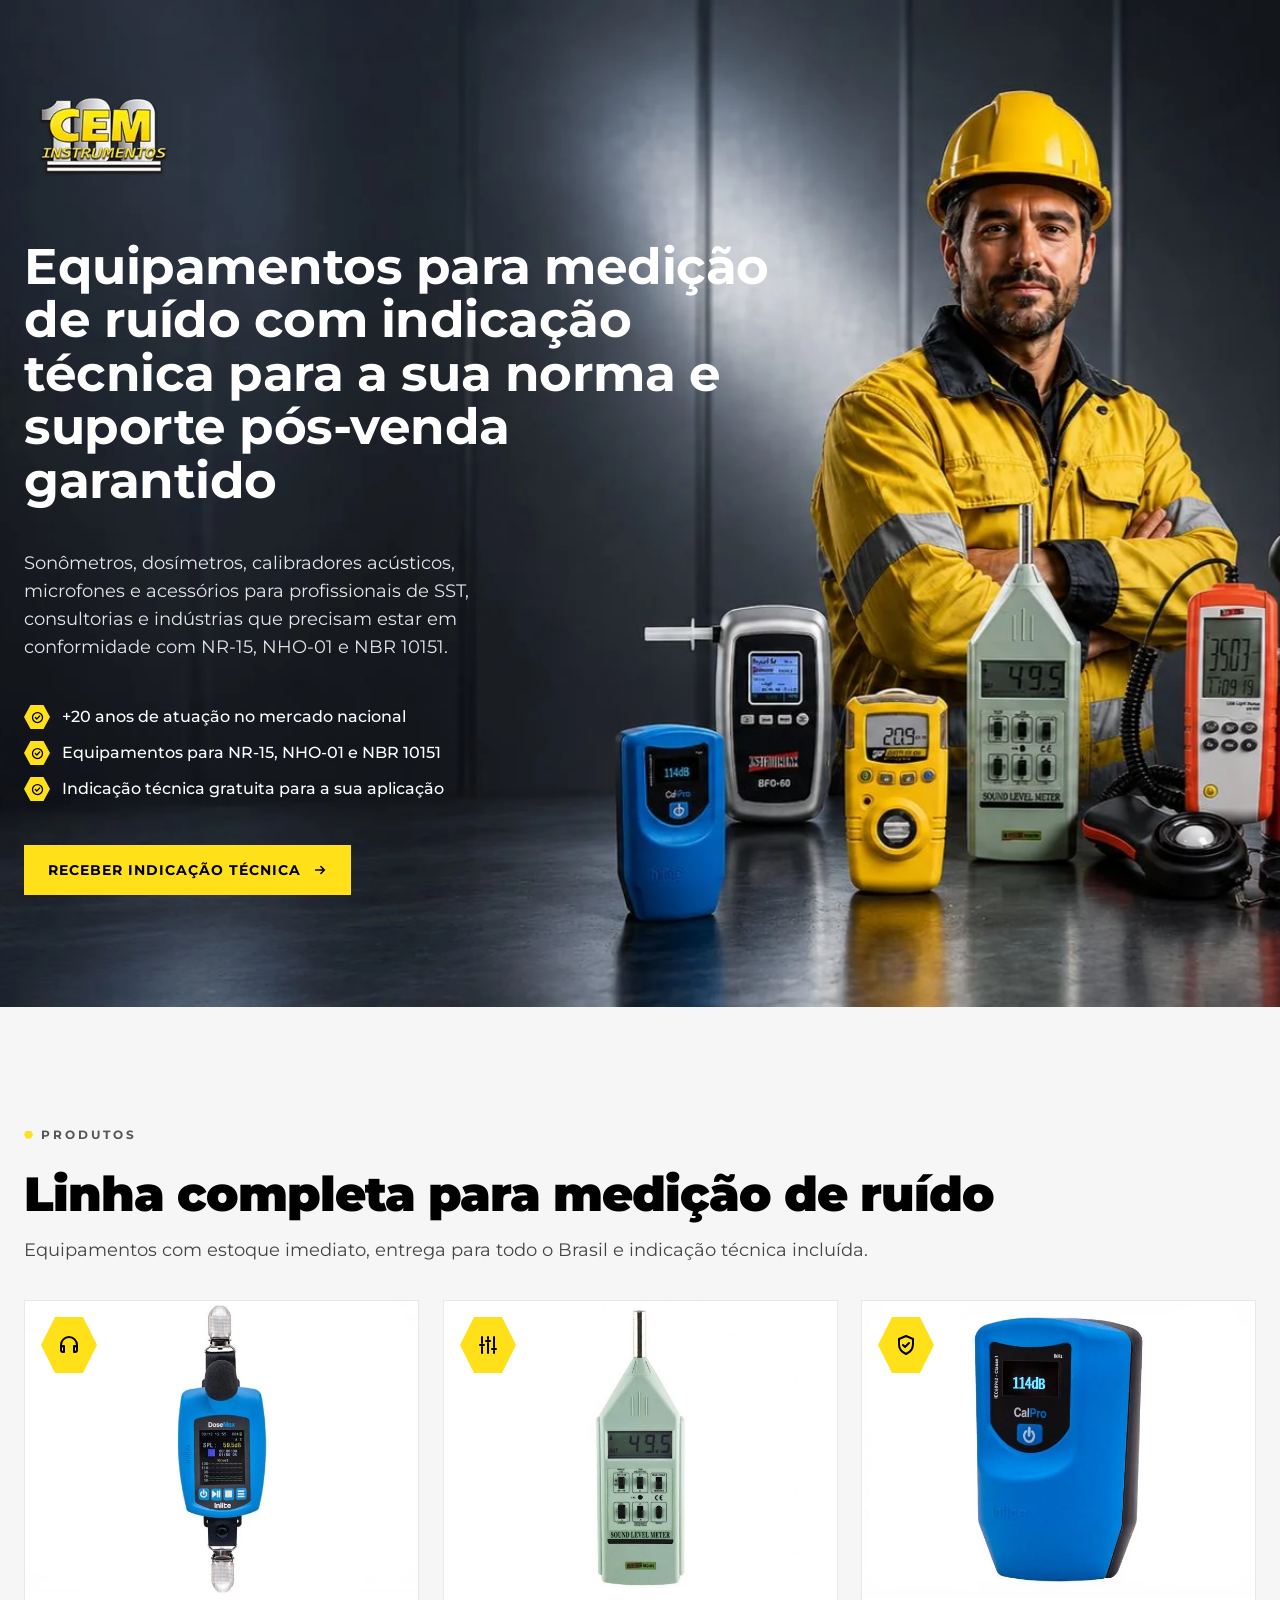
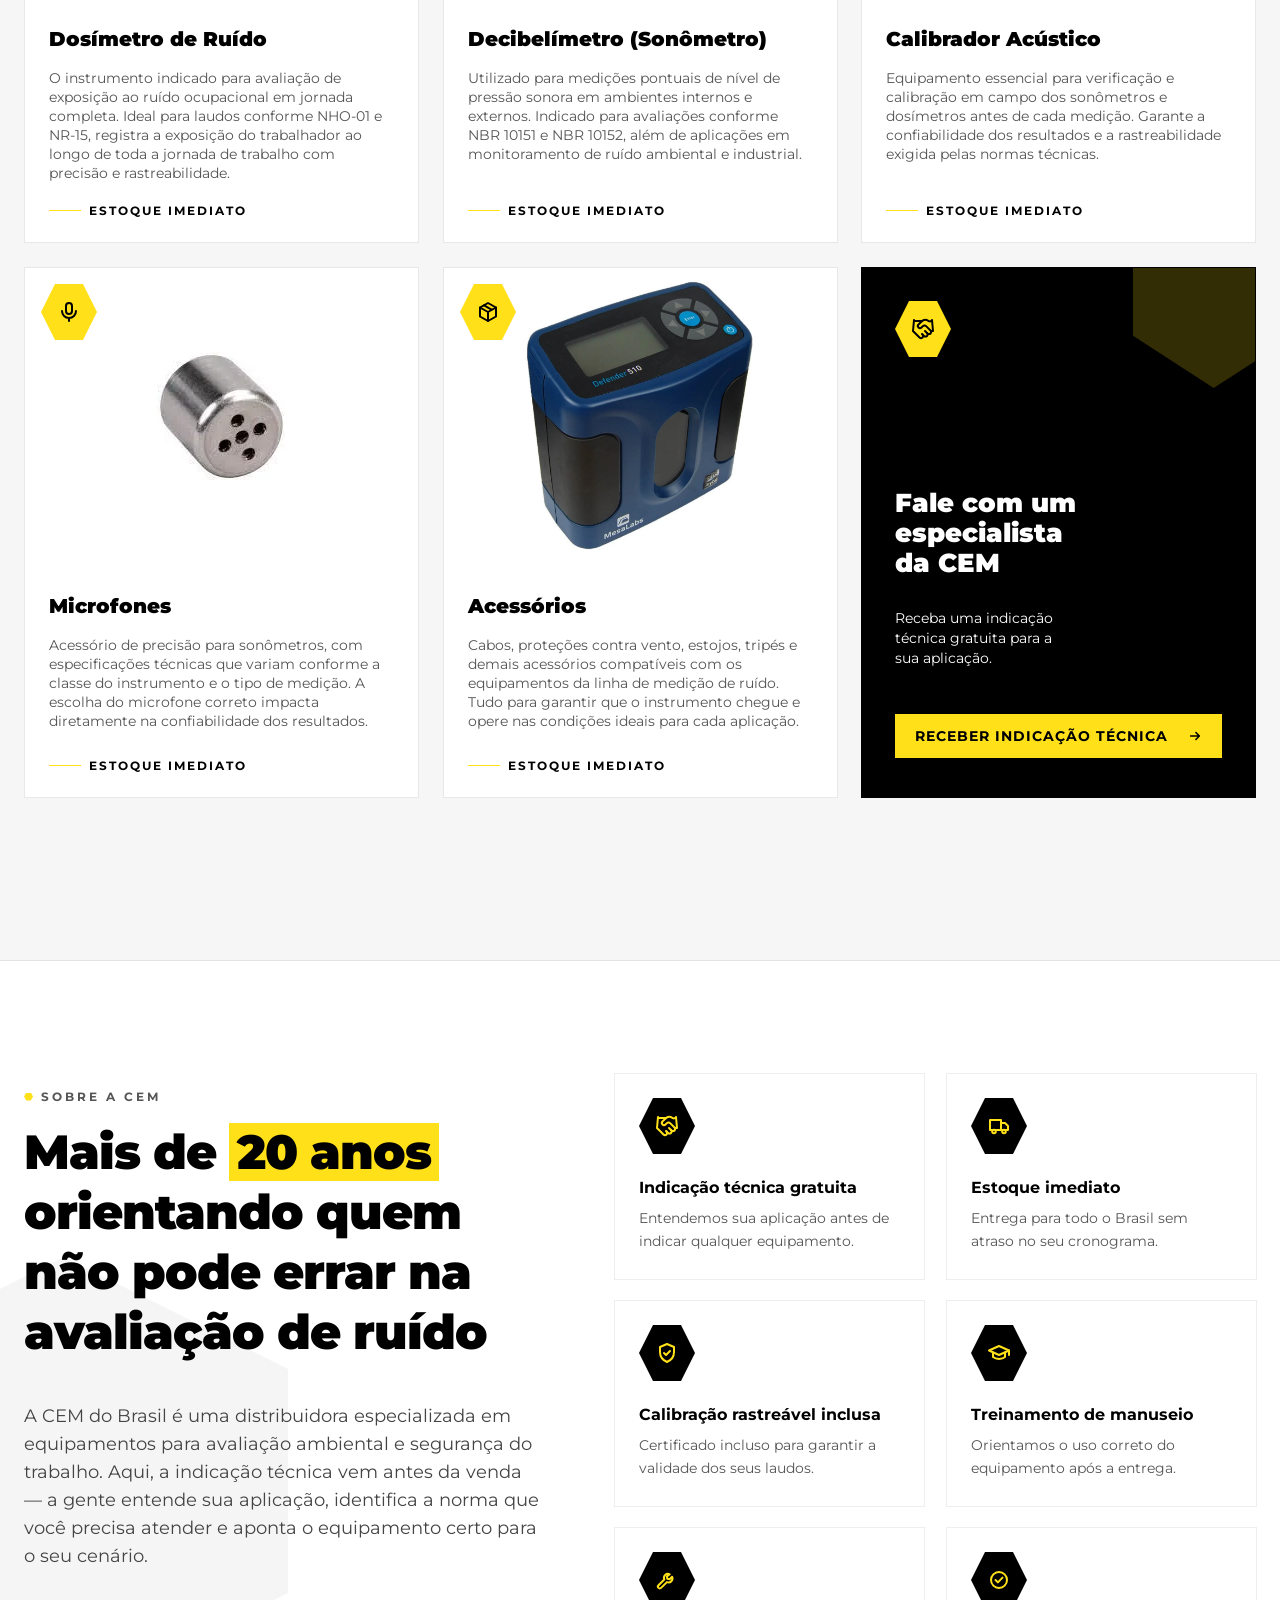
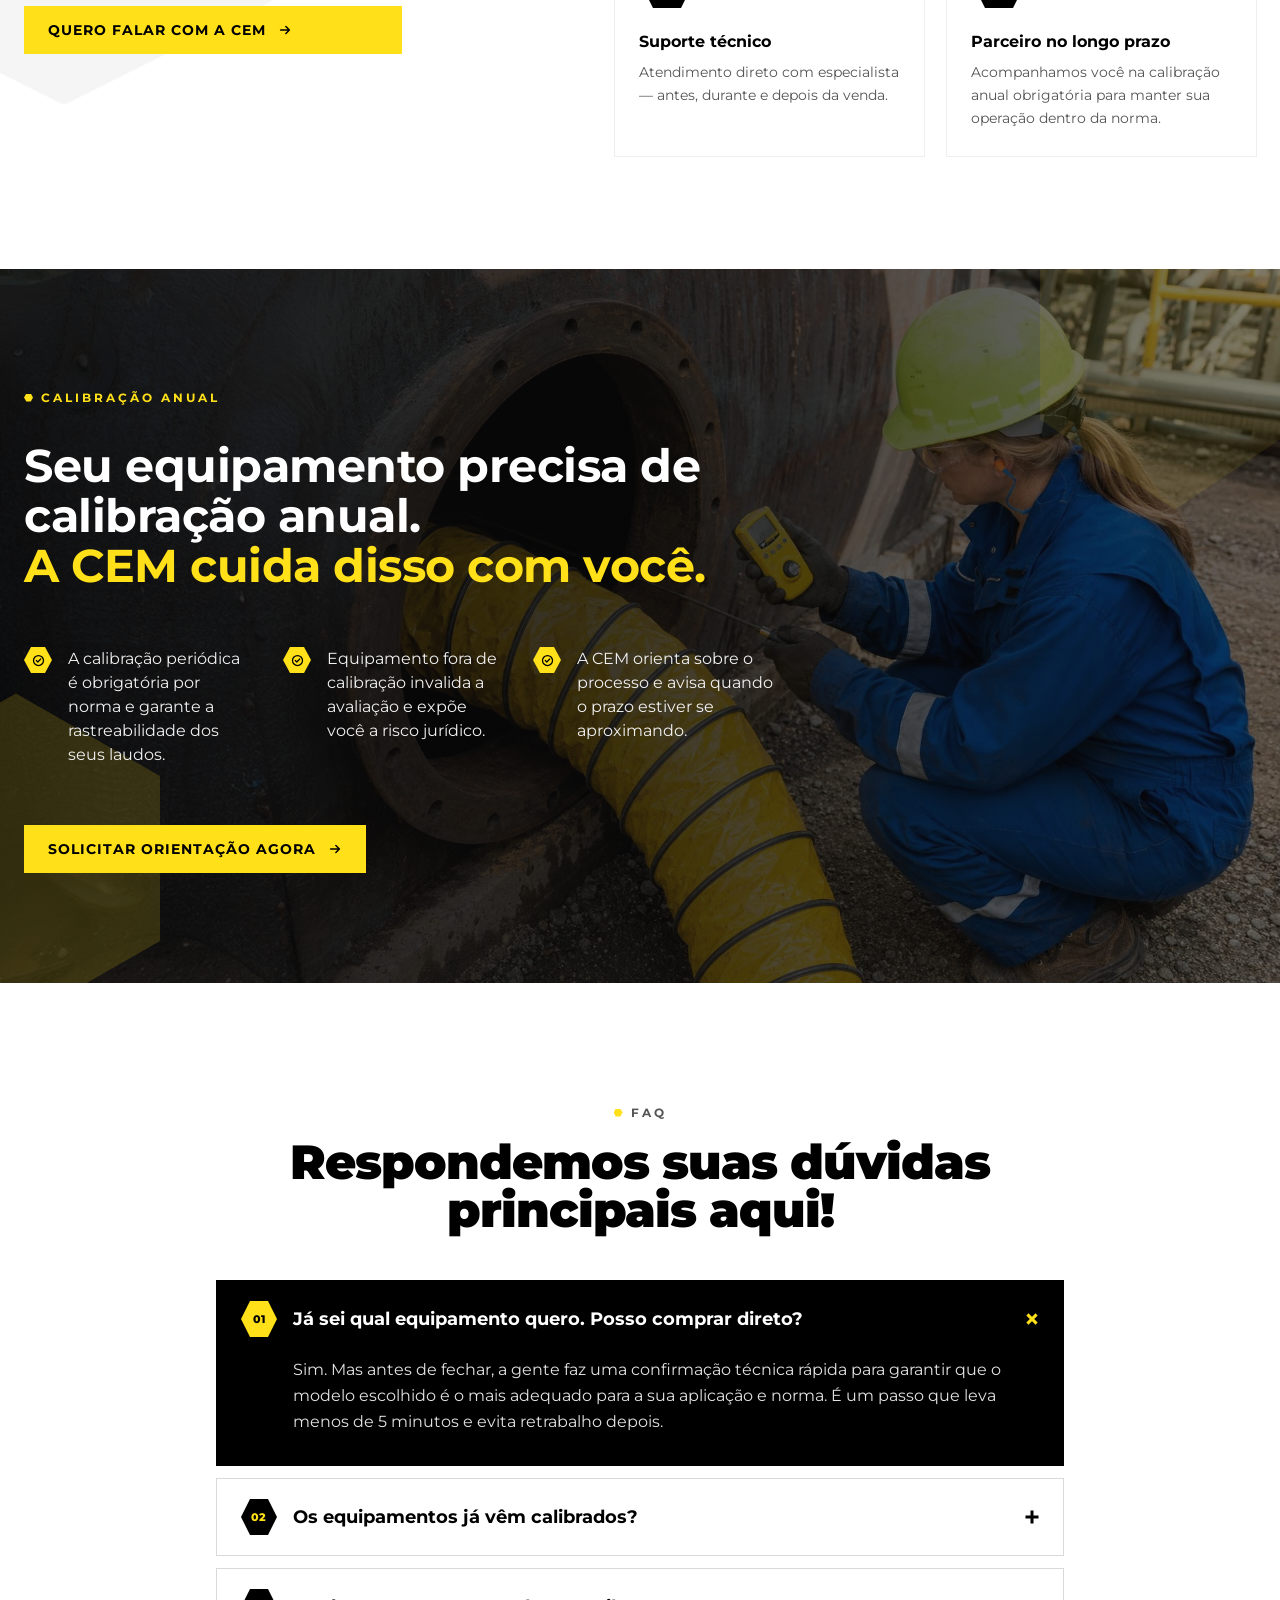
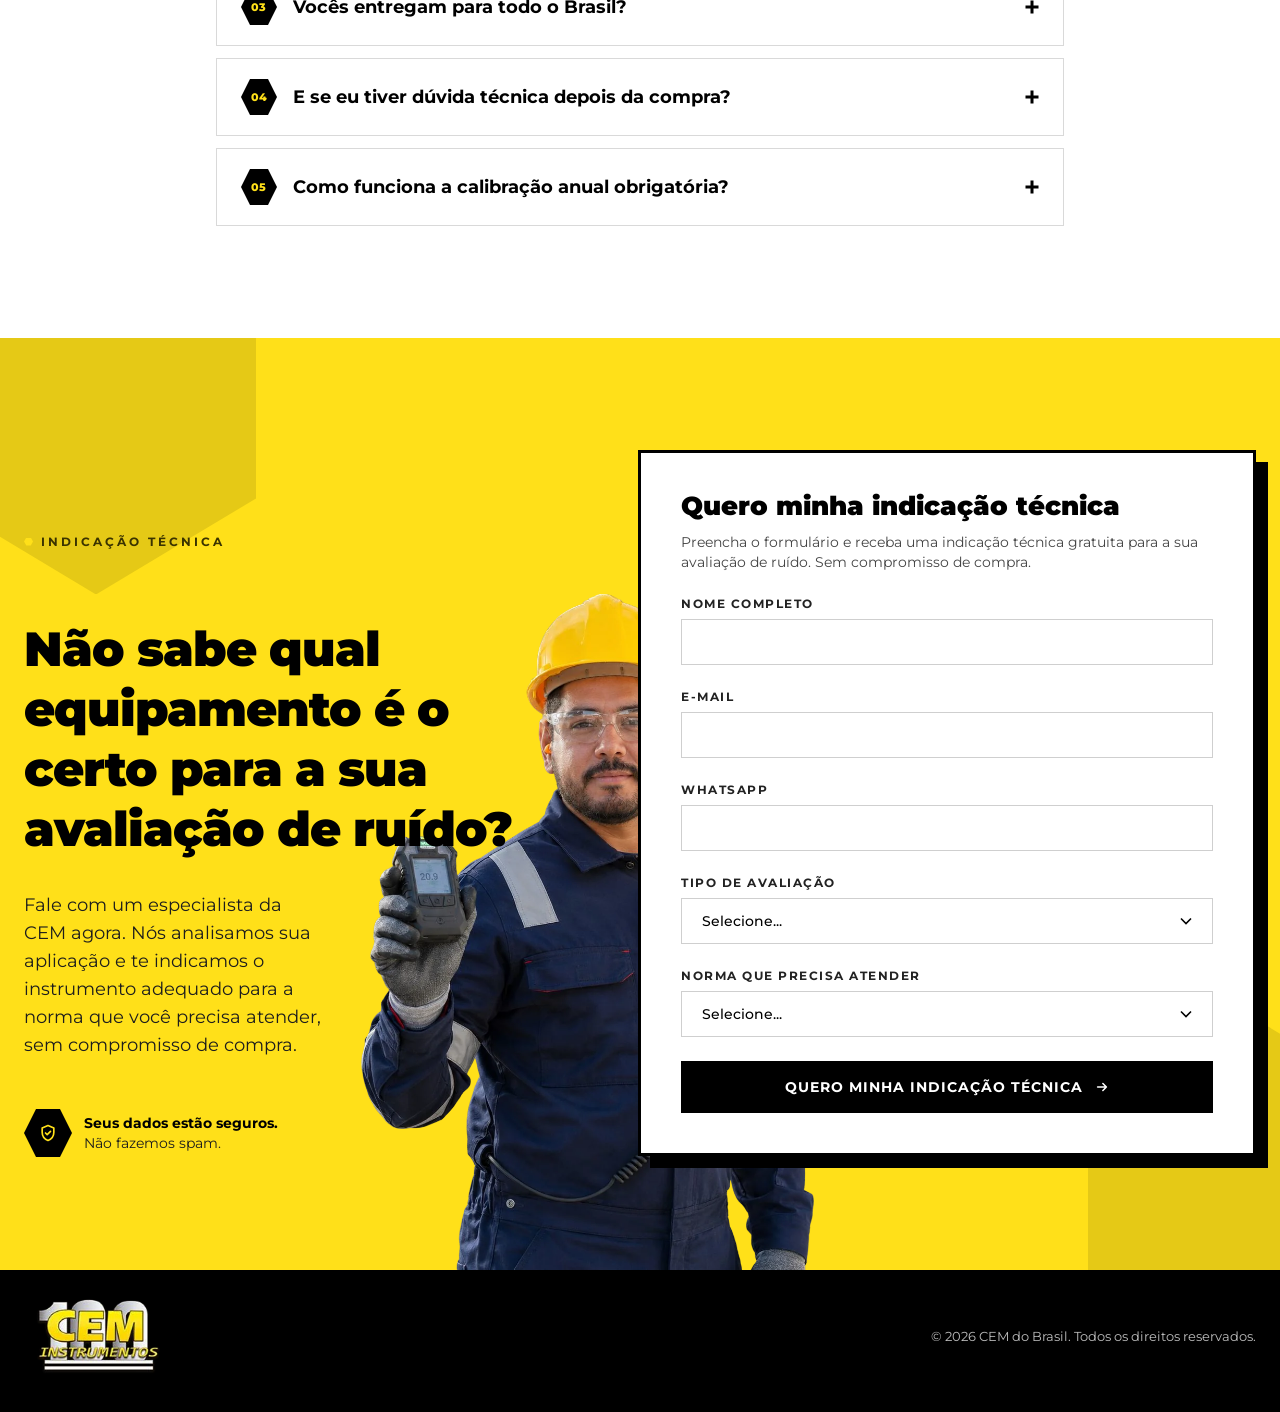
==== index.html @ 893f39b3 "Cria landing page de medição de ruído com ajustes do cliente Página estática fiel ao layout LP.pdf c" ====
<!doctype html>
<html lang="pt-BR">
<head>
  <meta charset="utf-8">
  <meta name="viewport" content="width=device-width, initial-scale=1">
  <title>CEM do Brasil | Equipamentos para medição de ruído</title>
  <meta name="description" content="Sonômetros, dosímetros, calibradores acústicos, microfones e acessórios com indicação técnica para NR-15, NHO-01 e NBR 10151 e suporte pós-venda garantido.">
  <link rel="preconnect" href="https://fonts.googleapis.com">
  <link rel="preconnect" href="https://fonts.gstatic.com" crossorigin>
  <link href="https://fonts.googleapis.com/css2?family=Montserrat:wght@400;500;600;700;800;900&display=swap" rel="stylesheet">
  <link rel="preload" as="image" href="assets/img/hero-bg.webp">
  <link rel="stylesheet" href="assets/css/style.css">
</head>
<body>

  <!-- ============ SEÇÃO 1 · HERO ============ -->
  <header class="hero">
    <!-- TROCAR: compor nova imagem com os equipamentos enviados (ver README) -->
    <img class="hero__bg" src="assets/img/hero-bg.webp" alt="" aria-hidden="true" fetchpriority="high">
    <div class="container hero__content">
      <img class="hero__logo reveal" data-anim="fade-down" src="assets/img/logo-cem.webp" alt="CEM Instrumentos" width="138" height="92">
      <h1 class="hero__title reveal" data-anim="fade-up">Equipamentos para medição de ruído com indicação técnica para a sua norma e suporte pós-venda garantido</h1>
      <p class="hero__text reveal" data-anim="fade-up" style="--d:.1s">Sonômetros, dosímetros, calibradores acústicos, microfones e acessórios para profissionais de SST, consultorias e indústrias que precisam estar em conformidade com NR-15, NHO-01 e NBR 10151.</p>
      <ul class="checklist">
        <li class="reveal" data-anim="fade-right" style="--d:.2s"><span class="hex hex--sm hex--yellow"><svg viewBox="0 0 24 24"><circle cx="12" cy="12" r="8"/><path d="m8.5 12 2.4 2.4 4.6-4.8"/></svg></span>+20 anos de atuação no mercado nacional</li>
        <li class="reveal" data-anim="fade-right" style="--d:.3s"><span class="hex hex--sm hex--yellow"><svg viewBox="0 0 24 24"><circle cx="12" cy="12" r="8"/><path d="m8.5 12 2.4 2.4 4.6-4.8"/></svg></span>Equipamentos para NR-15, NHO-01 e NBR 10151</li>
        <li class="reveal" data-anim="fade-right" style="--d:.4s"><span class="hex hex--sm hex--yellow"><svg viewBox="0 0 24 24"><circle cx="12" cy="12" r="8"/><path d="m8.5 12 2.4 2.4 4.6-4.8"/></svg></span>Indicação técnica gratuita para a sua aplicação</li>
      </ul>
      <a href="#indicacao" class="btn btn--yellow reveal" data-anim="fade-up" style="--d:.5s">Receber indicação técnica <svg class="arrow" viewBox="0 0 16 16"><path d="M3 8h10M9 4l4 4-4 4"/></svg></a>
    </div>
  </header>

  <main>
    <!-- ============ SEÇÃO 2 · PRODUTOS ============ -->
    <section class="produtos" id="produtos">
      <div class="container">
        <span class="eyebrow reveal" data-anim="fade-up">Produtos</span>
        <h2 class="title-xl reveal" data-anim="fade-up">Linha completa para medição de ruído</h2>
        <p class="lead reveal" data-anim="fade-up" style="--d:.1s">Equipamentos com estoque imediato, entrega para todo o Brasil e indicação técnica incluída.</p>

        <div class="produtos__grid">
          <article class="card reveal" data-anim="fade-up">
            <span class="hex hex--md hex--yellow card__icon"><svg viewBox="0 0 24 24"><path d="M4 15v-3a8 8 0 0 1 16 0v3"/><path d="M4 15a2 2 0 0 1 2-2h1v6H6a2 2 0 0 1-2-2zM20 15a2 2 0 0 0-2-2h-1v6h1a2 2 0 0 0 2-2z"/></svg></span>
            <div class="card__media"><img src="assets/img/dosimetro.webp" alt="Dosímetro de ruído" loading="lazy" width="730" height="520"></div>
            <div class="card__body">
              <h3>Dosímetro de Ruído</h3>
              <p>O instrumento indicado para avaliação de exposição ao ruído ocupacional em jornada completa. Ideal para laudos conforme NHO-01 e NR-15, registra a exposição do trabalhador ao longo de toda a jornada de trabalho com precisão e rastreabilidade.</p>
              <span class="stock">Estoque imediato</span>
            </div>
          </article>

          <article class="card reveal" data-anim="fade-up" style="--d:.1s">
            <span class="hex hex--md hex--yellow card__icon"><svg viewBox="0 0 24 24"><path d="M6 4v6M6 14v6M12 4v2M12 10v10M18 4v10M18 18v2M4 12h4M10 8h4M16 16h4"/></svg></span>
            <!-- TROCAR: imagem do SV 971A (Svantek) no lugar do equipamento Instrutherm -->
            <div class="card__media"><img src="assets/img/decibelimetro.webp" alt="Decibelímetro (sonômetro)" loading="lazy" width="700" height="560"></div>
            <div class="card__body">
              <h3>Decibelímetro (Sonômetro)</h3>
              <p>Utilizado para medições pontuais de nível de pressão sonora em ambientes internos e externos. Indicado para avaliações conforme NBR 10151 e NBR 10152, além de aplicações em monitoramento de ruído ambiental e industrial.</p>
              <span class="stock">Estoque imediato</span>
            </div>
          </article>

          <article class="card reveal" data-anim="fade-up" style="--d:.2s">
            <span class="hex hex--md hex--yellow card__icon"><svg viewBox="0 0 24 24"><path d="M12 3 5 6v5c0 4.5 3 8.3 7 10 4-1.7 7-5.5 7-10V6z"/><path d="m9 12 2 2 4-4"/></svg></span>
            <div class="card__media"><img src="assets/img/calibrador.webp" alt="Calibrador acústico" loading="lazy" width="746" height="584"></div>
            <div class="card__body">
              <h3>Calibrador Acústico</h3>
              <p>Equipamento essencial para verificação e calibração em campo dos sonômetros e dosímetros antes de cada medição. Garante a confiabilidade dos resultados e a rastreabilidade exigida pelas normas técnicas.</p>
              <span class="stock">Estoque imediato</span>
            </div>
          </article>

          <article class="card reveal" data-anim="fade-up">
            <span class="hex hex--md hex--yellow card__icon"><svg viewBox="0 0 24 24"><rect x="9" y="3" width="6" height="11" rx="3"/><path d="M5 11a7 7 0 0 0 14 0M12 18v3"/></svg></span>
            <div class="card__media card__media--natural"><img src="assets/img/microfone.webp" alt="Microfone para sonômetro" loading="lazy" width="225" height="225"></div>
            <div class="card__body">
              <h3>Microfones</h3>
              <p>Acessório de precisão para sonômetros, com especificações técnicas que variam conforme a classe do instrumento e o tipo de medição. A escolha do microfone correto impacta diretamente na confiabilidade dos resultados.</p>
              <span class="stock">Estoque imediato</span>
            </div>
          </article>

          <article class="card reveal" data-anim="fade-up" style="--d:.1s">
            <span class="hex hex--md hex--yellow card__icon"><svg viewBox="0 0 24 24"><path d="m12 3 8 4.5v9L12 21l-8-4.5v-9z"/><path d="m4 7.5 8 4.5 8-4.5M12 12v9M8 5.3l8 4.5"/></svg></span>
            <div class="card__media card__media--contain"><img src="assets/img/acessorios.webp" alt="Acessórios para medição de ruído" loading="lazy" width="1000" height="1000"></div>
            <div class="card__body">
              <h3>Acessórios</h3>
              <p>Cabos, proteções contra vento, estojos, tripés e demais acessórios compatíveis com os equipamentos da linha de medição de ruído. Tudo para garantir que o instrumento chegue e opere nas condições ideais para cada aplicação.</p>
              <span class="stock">Estoque imediato</span>
            </div>
          </article>

          <aside class="card card--cta reveal" data-anim="fade-up" style="--d:.2s">
            <span class="card--cta__deco" aria-hidden="true"></span>
            <span class="hex hex--md hex--yellow card__icon"><svg viewBox="0 0 24 24"><path d="m11 17 2 2a1 1 0 1 0 3-3"/><path d="m14 14 2.5 2.5a1 1 0 1 0 3-3l-3.88-3.88a3 3 0 0 0-4.24 0l-.88.88a1 1 0 1 1-3-3l2.81-2.81a5.79 5.79 0 0 1 7.06-.87l.47.28a2 2 0 0 0 1.42.25L21 4"/><path d="m21 3 1 11h-2M3 3 2 14l6.5 6.5a1 1 0 1 0 3-3M3 4h8"/></svg></span>
            <div class="card--cta__body">
              <h3>Fale com um especialista da CEM</h3>
              <p>Receba uma indicação técnica gratuita para a sua aplicação.</p>
              <a href="#indicacao" class="btn btn--yellow btn--block">Receber indicação técnica <svg class="arrow" viewBox="0 0 16 16"><path d="M3 8h10M9 4l4 4-4 4"/></svg></a>
            </div>
          </aside>
        </div>
      </div>
    </section>

    <!-- ============ SEÇÃO 3 · SOBRE ============ -->
    <section class="sobre" id="sobre">
      <span class="deco-hex deco-hex--sobre" aria-hidden="true"></span>
      <div class="container sobre__grid">
        <div class="sobre__text">
          <span class="eyebrow reveal" data-anim="fade-up">Sobre a CEM</span>
          <h2 class="title-xl reveal" data-anim="fade-up">Mais de <mark>20 anos</mark> orientando quem não pode errar na avaliação de ruído</h2>
          <p class="reveal" data-anim="fade-up" style="--d:.1s">A CEM do Brasil é uma distribuidora especializada em equipamentos para avaliação ambiental e segurança do trabalho. Aqui, a indicação técnica vem antes da venda — a gente entende sua aplicação, identifica a norma que você precisa atender e aponta o equipamento certo para o seu cenário.</p>
          <a href="#indicacao" class="btn btn--yellow btn--wide reveal" data-anim="fade-up" style="--d:.2s">Quero falar com a CEM <svg class="arrow" viewBox="0 0 16 16"><path d="M3 8h10M9 4l4 4-4 4"/></svg></a>
        </div>

        <div class="features">
          <div class="feature reveal" data-anim="zoom">
            <span class="hex hex--md hex--black"><svg viewBox="0 0 24 24"><path d="m11 17 2 2a1 1 0 1 0 3-3"/><path d="m14 14 2.5 2.5a1 1 0 1 0 3-3l-3.88-3.88a3 3 0 0 0-4.24 0l-.88.88a1 1 0 1 1-3-3l2.81-2.81a5.79 5.79 0 0 1 7.06-.87l.47.28a2 2 0 0 0 1.42.25L21 4"/><path d="m21 3 1 11h-2M3 3 2 14l6.5 6.5a1 1 0 1 0 3-3M3 4h8"/></svg></span>
            <h3>Indicação técnica gratuita</h3>
            <p>Entendemos sua aplicação antes de indicar qualquer equipamento.</p>
          </div>
          <div class="feature reveal" data-anim="zoom" style="--d:.1s">
            <span class="hex hex--md hex--black"><svg viewBox="0 0 24 24"><path d="M3 6h11v10H3zM14 9h4l3 3v4h-7"/><circle cx="7" cy="17.5" r="1.8"/><circle cx="17" cy="17.5" r="1.8"/></svg></span>
            <h3>Estoque imediato</h3>
            <p>Entrega para todo o Brasil sem atraso no seu cronograma.</p>
          </div>
          <div class="feature reveal" data-anim="zoom">
            <span class="hex hex--md hex--black"><svg viewBox="0 0 24 24"><path d="M12 3 5 6v5c0 4.5 3 8.3 7 10 4-1.7 7-5.5 7-10V6z"/><path d="m9 12 2 2 4-4"/></svg></span>
            <h3>Calibração rastreável inclusa</h3>
            <p>Certificado incluso para garantir a validade dos seus laudos.</p>
          </div>
          <div class="feature reveal" data-anim="zoom" style="--d:.1s">
            <span class="hex hex--md hex--black"><svg viewBox="0 0 24 24"><path d="M2 9.5 12 5l10 4.5-10 4.5z"/><path d="M6 11.5V16c3 2.5 9 2.5 12 0v-4.5M22 9.5V14"/></svg></span>
            <h3>Treinamento de manuseio</h3>
            <p>Orientamos o uso correto do equipamento após a entrega.</p>
          </div>
          <div class="feature reveal" data-anim="zoom">
            <span class="hex hex--md hex--black"><svg viewBox="0 0 24 24"><path d="M14.7 6.3a4 4 0 0 0-5.4 5.2L3.5 17.3a1.8 1.8 0 0 0 2.6 2.6l5.8-5.8a4 4 0 0 0 5.2-5.4l-2.5 2.5-2.3-.4-.4-2.3z"/></svg></span>
            <h3>Suporte técnico</h3>
            <p>Atendimento direto com especialista — antes, durante e depois da venda.</p>
          </div>
          <div class="feature reveal" data-anim="zoom" style="--d:.1s">
            <span class="hex hex--md hex--black"><svg viewBox="0 0 24 24"><circle cx="12" cy="12" r="8"/><path d="m8.5 12 2.4 2.4 4.6-4.8"/></svg></span>
            <h3>Parceiro no longo prazo</h3>
            <p>Acompanhamos você na calibração anual obrigatória para manter sua operação dentro da norma.</p>
          </div>
        </div>
      </div>
    </section>

    <!-- ============ SEÇÃO 4 · CALIBRAÇÃO ANUAL ============ -->
    <section class="calibracao" id="calibracao">
      <img class="calibracao__bg" src="assets/img/calibracao-bg.webp" alt="" aria-hidden="true" loading="lazy">
      <span class="deco-hex deco-hex--cal-l" aria-hidden="true"></span>
      <span class="deco-hex deco-hex--cal-r" aria-hidden="true"></span>
      <div class="container calibracao__content">
        <span class="eyebrow eyebrow--yellow reveal" data-anim="fade-up">Calibração anual</span>
        <h2 class="calibracao__title reveal" data-anim="fade-up">Seu equipamento precisa de calibração anual. <span>A CEM cuida disso com você.</span></h2>
        <ul class="calibracao__list">
          <li class="reveal" data-anim="fade-up" style="--d:.1s"><span class="hex hex--sm hex--yellow"><svg viewBox="0 0 24 24"><circle cx="12" cy="12" r="8"/><path d="m8.5 12 2.4 2.4 4.6-4.8"/></svg></span>A calibração periódica é obrigatória por norma e garante a rastreabilidade dos seus laudos.</li>
          <li class="reveal" data-anim="fade-up" style="--d:.2s"><span class="hex hex--sm hex--yellow"><svg viewBox="0 0 24 24"><circle cx="12" cy="12" r="8"/><path d="m8.5 12 2.4 2.4 4.6-4.8"/></svg></span>Equipamento fora de calibração invalida a avaliação e expõe você a risco jurídico.</li>
          <li class="reveal" data-anim="fade-up" style="--d:.3s"><span class="hex hex--sm hex--yellow"><svg viewBox="0 0 24 24"><circle cx="12" cy="12" r="8"/><path d="m8.5 12 2.4 2.4 4.6-4.8"/></svg></span>A CEM orienta sobre o processo e avisa quando o prazo estiver se aproximando.</li>
        </ul>
        <a href="#indicacao" class="btn btn--yellow reveal" data-anim="fade-up" style="--d:.4s">Solicitar orientação agora <svg class="arrow" viewBox="0 0 16 16"><path d="M3 8h10M9 4l4 4-4 4"/></svg></a>
      </div>
    </section>

    <!-- ============ SEÇÃO 5 · FAQ ============ -->
    <section class="faq" id="faq">
      <div class="container container--narrow">
        <span class="eyebrow eyebrow--center reveal" data-anim="fade-up">FAQ</span>
        <h2 class="title-xl title-center reveal" data-anim="fade-up">Respondemos suas dúvidas principais aqui!</h2>

        <div class="faq__list">
          <details class="faq__item reveal" data-anim="fade-up" open>
            <summary><span class="hex hex--num">01</span><span class="faq__q">Já sei qual equipamento quero. Posso comprar direto?</span><span class="faq__toggle" aria-hidden="true"></span></summary>
            <div class="faq__a"><p>Sim. Mas antes de fechar, a gente faz uma confirmação técnica rápida para garantir que o modelo escolhido é o mais adequado para a sua aplicação e norma. É um passo que leva menos de 5 minutos e evita retrabalho depois.</p></div>
          </details>
          <details class="faq__item reveal" data-anim="fade-up" style="--d:.05s">
            <summary><span class="hex hex--num">02</span><span class="faq__q">Os equipamentos já vêm calibrados?</span><span class="faq__toggle" aria-hidden="true"></span></summary>
            <div class="faq__a"><p>Sim. Os equipamentos são entregues com calibração rastreável e certificado incluso, prontos para uso e com validade garantida para os seus laudos.</p></div>
          </details>
          <details class="faq__item reveal" data-anim="fade-up" style="--d:.1s">
            <summary><span class="hex hex--num">03</span><span class="faq__q">Vocês entregam para todo o Brasil?</span><span class="faq__toggle" aria-hidden="true"></span></summary>
            <div class="faq__a"><p>Sim. Trabalhamos com estoque imediato e entregamos para todo o Brasil, sem atraso no seu cronograma.</p></div>
          </details>
          <details class="faq__item reveal" data-anim="fade-up" style="--d:.15s">
            <summary><span class="hex hex--num">04</span><span class="faq__q">E se eu tiver dúvida técnica depois da compra?</span><span class="faq__toggle" aria-hidden="true"></span></summary>
            <div class="faq__a"><p>Você conta com atendimento direto com especialista antes, durante e depois da venda, além de orientação sobre o uso correto do equipamento após a entrega.</p></div>
          </details>
          <details class="faq__item reveal" data-anim="fade-up" style="--d:.2s">
            <summary><span class="hex hex--num">05</span><span class="faq__q">Como funciona a calibração anual obrigatória?</span><span class="faq__toggle" aria-hidden="true"></span></summary>
            <div class="faq__a"><p>A calibração periódica é exigida por norma para manter a rastreabilidade dos seus laudos. A CEM orienta sobre todo o processo e avisa quando o prazo estiver se aproximando.</p></div>
          </details>
        </div>
      </div>
    </section>

    <!-- ============ SEÇÃO 6 · INDICAÇÃO TÉCNICA (FORM) ============ -->
    <section class="indicacao" id="indicacao">
      <span class="deco-hex deco-hex--form-l" aria-hidden="true"></span>
      <span class="deco-hex deco-hex--form-r" aria-hidden="true"></span>
      <div class="container indicacao__grid">
        <div class="indicacao__text">
          <span class="eyebrow eyebrow--dark reveal" data-anim="fade-up">Indicação técnica</span>
          <h2 class="title-xl reveal" data-anim="fade-up">Não sabe qual equipamento é o certo para a sua avaliação de ruído?</h2>
          <p class="reveal" data-anim="fade-up" style="--d:.1s">Fale com um especialista da CEM agora. Nós analisamos sua aplicação e te indicamos o instrumento adequado para a norma que você precisa atender, sem compromisso de compra.</p>
          <div class="secure reveal" data-anim="fade-up" style="--d:.2s">
            <span class="hex hex--lg hex--black"><svg viewBox="0 0 24 24"><path d="M12 3 5 6v5c0 4.5 3 8.3 7 10 4-1.7 7-5.5 7-10V6z"/><path d="m9 12 2 2 4-4"/></svg></span>
            <p><strong>Seus dados estão seguros.</strong><br>Não fazemos spam.</p>
          </div>
        </div>

        <!-- TROCAR: nova foto do especialista (ver README) -->
        <img class="indicacao__person reveal" data-anim="fade-up" style="--d:.15s" src="assets/img/especialista.webp" alt="Especialista da CEM" loading="lazy" width="1122" height="1402">

        <form class="form reveal" data-anim="fade-left" style="--d:.1s" id="form-indicacao" novalidate>
          <h3>Quero minha indicação técnica</h3>
          <p>Preencha o formulário e receba uma indicação técnica gratuita para a sua avaliação de ruído. Sem compromisso de compra.</p>

          <label for="f-nome">Nome completo</label>
          <input id="f-nome" name="nome" type="text" autocomplete="name" required>

          <label for="f-email">E-mail</label>
          <input id="f-email" name="email" type="email" autocomplete="email" required>

          <label for="f-whats">WhatsApp</label>
          <input id="f-whats" name="whatsapp" type="tel" autocomplete="tel" inputmode="tel" required>

          <label for="f-tipo">Tipo de avaliação</label>
          <select id="f-tipo" name="tipo_avaliacao" required>
            <option value="" selected disabled>Selecione...</option>
            <option>Ruído ocupacional (dosimetria)</option>
            <option>Ruído ambiental / comunitário</option>
            <option>Medições pontuais de nível sonoro</option>
            <option>Calibração de equipamentos</option>
            <option>Outro</option>
          </select>

          <label for="f-norma">Norma que precisa atender</label>
          <select id="f-norma" name="norma" required>
            <option value="" selected disabled>Selecione...</option>
            <option>NR-15</option>
            <option>NHO-01</option>
            <option>NBR 10151</option>
            <option>NBR 10152</option>
            <option>Não sei / preciso de orientação</option>
          </select>

          <button type="submit" class="btn btn--black btn--block">Quero minha indicação técnica <svg class="arrow" viewBox="0 0 16 16"><path d="M3 8h10M9 4l4 4-4 4"/></svg></button>
          <p class="form__msg" role="status" aria-live="polite"></p>
        </form>
      </div>
    </section>
  </main>

  <footer class="footer">
    <div class="container footer__inner">
      <img src="assets/img/logo-cem.webp" alt="CEM Instrumentos" width="132" height="88" loading="lazy">
      <p>© 2026 CEM do Brasil. Todos os direitos reservados.</p>
    </div>
  </footer>

  <script src="assets/js/main.js" defer></script>
</body>
</html>
---- assets/css/style.css ----
/* =========================================================
   CEM do Brasil — Landing Page Medição de Ruído
   ========================================================= */
:root {
  --yellow: #ffe019;
  --yellow-dark: #e5c916;
  --black: #000;
  --ink: #111;
  --text: #444;
  --muted: #555;
  --line: #e6e6e6;
  --bg-soft: #f6f6f6;
  --container: 1232px;
  --font: "Montserrat", system-ui, -apple-system, "Segoe UI", Arial, sans-serif;
  --hex-h: polygon(25% 0, 75% 0, 100% 50%, 75% 100%, 25% 100%, 0 50%);
  --hex-v: polygon(50% 0, 100% 25%, 100% 75%, 50% 100%, 0 75%, 0 25%);
}

*, *::before, *::after { box-sizing: border-box; }
html { scroll-behavior: smooth; -webkit-text-size-adjust: 100%; }
body {
  margin: 0;
  font-family: var(--font);
  color: var(--ink);
  background: #fff;
  -webkit-font-smoothing: antialiased;
  overflow-x: hidden;
}
img { display: block; max-width: 100%; height: auto; }
h1, h2, h3, p { margin: 0; }
ul { margin: 0; padding: 0; list-style: none; }
a { color: inherit; }

.container {
  width: 100%;
  max-width: calc(var(--container) + 32px);
  margin: 0 auto;
  padding: 0 16px;
  position: relative;
}
.container--narrow { max-width: calc(848px + 32px); }

/* ---------- Hexágonos ---------- */
.hex {
  display: inline-flex;
  align-items: center;
  justify-content: center;
  flex-shrink: 0;
  clip-path: var(--hex-h);
}
.hex svg { fill: none; stroke: currentColor; stroke-width: 2; stroke-linecap: round; stroke-linejoin: round; }
.hex--sm { width: 26px; height: 24px; }
.hex--sm svg { width: 15px; height: 15px; }
.hex--md { width: 56px; height: 56px; }
.hex--md svg { width: 24px; height: 24px; }
.hex--lg { width: 48px; height: 48px; }
.hex--lg svg { width: 20px; height: 20px; }
.hex--yellow { background: var(--yellow); color: var(--black); }
.hex--black { background: var(--black); color: var(--yellow); }

.deco-hex { position: absolute; clip-path: var(--hex-v); pointer-events: none; z-index: 0; }

/* ---------- Tipografia ---------- */
.eyebrow {
  display: inline-flex;
  align-items: center;
  gap: 8px;
  font-size: 12px;
  font-weight: 700;
  letter-spacing: 3px;
  text-transform: uppercase;
  color: var(--muted);
}
.eyebrow::before {
  content: "";
  width: 9px;
  height: 8px;
  background: var(--yellow);
  clip-path: var(--hex-h);
}
.eyebrow--yellow { color: var(--yellow); }
.eyebrow--dark { color: #3a3300; }
.eyebrow--dark::before { background: var(--yellow); }
.eyebrow--center { display: flex; justify-content: center; }

.title-xl {
  font-size: 48px;
  line-height: 1.25;
  font-weight: 900;
  letter-spacing: -1px;
  color: var(--black);
}
.title-center { text-align: center; }
.lead { font-size: 18px; line-height: 1.5; color: var(--text); }

/* ---------- Botões ---------- */
.btn {
  display: inline-flex;
  align-items: center;
  justify-content: center;
  gap: 12px;
  min-height: 50px;
  padding: 0 24px;
  border: 0;
  font-family: inherit;
  font-size: 14px;
  font-weight: 700;
  letter-spacing: 1px;
  text-transform: uppercase;
  text-decoration: none;
  cursor: pointer;
  transition: transform .2s ease, box-shadow .2s ease, background-color .2s ease;
}
.btn .arrow { width: 14px; height: 14px; fill: none; stroke: currentColor; stroke-width: 1.8; stroke-linecap: round; stroke-linejoin: round; transition: transform .2s ease; }
.btn:hover .arrow { transform: translateX(4px); }
.btn:hover { transform: translateY(-2px); }
.btn--yellow { background: var(--yellow); color: var(--black); }
.btn--yellow:hover { box-shadow: 0 10px 24px rgba(255, 224, 25, .25); }
.btn--black { background: var(--black); color: #fff; }
.btn--block { display: flex; width: 100%; }
.btn--wide { min-width: 378px; justify-content: flex-start; min-height: 48px; }

/* =========================================================
   SEÇÃO 1 · HERO
   ========================================================= */
.hero {
  position: relative;
  min-height: 957px;
  background: #1b2029;
  color: #fff;
  overflow: hidden;
}
.hero__bg {
  position: absolute;
  inset: 0;
  width: 100%;
  height: 100%;
  object-fit: cover;
  object-position: center;
}
.hero__content { z-index: 1; padding-top: 90px; padding-bottom: 112px; }
.hero__logo { width: 138px; height: auto; margin-left: 8px; }
.hero__title {
  margin-top: 58px;
  max-width: 750px;
  font-size: 49.5px;
  line-height: 1.08;
  font-weight: 700;
  letter-spacing: -.5px;
}
.hero__text {
  margin-top: 42px;
  max-width: 450px;
  font-size: 18px;
  line-height: 28px;
  color: #e4e6ea;
}
.checklist { margin-top: 44px; display: grid; gap: 12px; }
.checklist li { display: flex; align-items: center; gap: 12px; font-size: 16px; font-weight: 500; line-height: 24px; }
.hero .btn { margin-top: 44px; }

/* =========================================================
   SEÇÃO 2 · PRODUTOS
   ========================================================= */
.produtos { background: var(--bg-soft); padding: 116px 0 162px; border-bottom: 1px solid #e3e3e3; }
.produtos .title-xl { margin-top: 26px; line-height: 1.1; }
.produtos .lead { margin-top: 16px; }
.produtos__grid {
  margin-top: 36px;
  display: grid;
  grid-template-columns: repeat(3, 1fr);
  gap: 24px;
}
.card {
  position: relative;
  background: #fff;
  border: 1px solid #e8e8e8;
  display: flex;
  flex-direction: column;
  transition: box-shadow .3s ease, transform .3s ease;
}
.card:hover { box-shadow: 0 18px 40px rgba(0, 0, 0, .07); }
.card__icon { position: absolute; top: 16px; left: 16px; z-index: 2; }
.card__media {
  height: 296px;
  display: flex;
  align-items: center;
  justify-content: center;
  overflow: hidden;
  background: #fff;
}
.card__media img { width: 100%; height: 100%; object-fit: cover; transition: transform .5s ease; }
.card__media--contain img { object-fit: contain; padding: 12px 24px; }
.card__media--natural img { width: auto; height: auto; max-height: 100%; object-fit: contain; }
.card:hover .card__media img { transform: scale(1.04); }
.card__body { padding: 30px 24px 24px; display: flex; flex-direction: column; flex: 1; }
.card h3 { font-size: 20px; line-height: 1.2; font-weight: 900; color: var(--black); }
.card p { margin-top: 18px; font-size: 14px; line-height: 19px; color: var(--muted); }
.stock {
  margin-top: auto;
  padding-top: 20px;
  display: inline-flex;
  align-items: center;
  gap: 8px;
  font-size: 12px;
  font-weight: 700;
  letter-spacing: 2px;
  text-transform: uppercase;
  color: var(--black);
}
.stock::before { content: ""; width: 32px; height: 1px; background: var(--yellow); }

.card--cta { background: var(--black); border-color: var(--black); color: #fff; overflow: hidden; justify-content: flex-end; }
.card--cta .card__icon { top: 33px; left: 33px; }
.card--cta__deco {
  position: absolute;
  top: -90px;
  right: -40px;
  width: 162px;
  height: 210px;
  background: rgba(255, 224, 25, .2);
  clip-path: var(--hex-v);
}
.card--cta__body { padding: 220px 33px 39px; position: relative; z-index: 1; }
.card--cta h3 { font-size: 26px; line-height: 30px; color: #fff; max-width: 200px; }
.card--cta p { margin-top: 30px; color: #fff; line-height: 20px; max-width: 170px; }
.card--cta .btn { margin-top: 46px; justify-content: space-between; min-height: 44px; padding: 0 20px; }

/* =========================================================
   SEÇÃO 3 · SOBRE
   ========================================================= */
.sobre { position: relative; padding: 112px 0 113px; background: #fff; overflow: hidden; }
.deco-hex--sobre { left: -160px; top: 296px; width: 448px; height: 448px; background: #f5f5f5; }
.sobre__grid {
  display: grid;
  grid-template-columns: 516px 642px;
  justify-content: space-between;
  align-items: start;
  z-index: 1;
}
.sobre__text { padding-top: 12px; }
.sobre .title-xl { margin-top: 18px; line-height: 60px; }
.sobre mark { background: var(--yellow); color: var(--black); padding: 0 8px; }
.sobre__text p { margin-top: 40px; font-size: 18px; line-height: 28px; color: var(--text); }
.sobre .btn { margin-top: 36px; }
.features { display: grid; grid-template-columns: 1fr 1fr; gap: 20px 21px; }
.feature { border: 1px solid #eee; padding: 24px 24px 26px; min-height: 200px; background: #fff; transition: border-color .3s ease, transform .3s ease; }
.feature:hover { border-color: var(--yellow); }
.feature h3 { margin-top: 24px; font-size: 16px; line-height: 1.3; font-weight: 700; color: var(--black); }
.feature p { margin-top: 8px; font-size: 14px; line-height: 23px; color: var(--muted); }

/* =========================================================
   SEÇÃO 4 · CALIBRAÇÃO
   ========================================================= */
.calibracao { position: relative; min-height: 705px; overflow: hidden; background: #111; color: #fff; }
.calibracao__bg { position: absolute; z-index: 0; inset: 0; width: 100%; height: 100%; object-fit: cover; object-position: center 40%; }
.calibracao::before {
  content: "";
  position: absolute;
  inset: 0;
  background: linear-gradient(90deg, rgba(8, 8, 9, .88) 0%, rgba(8, 8, 9, .8) 45%, rgba(8, 8, 9, .55) 100%);
  z-index: 1;
}
.calibracao .deco-hex { z-index: 1; }
.deco-hex--cal-l { left: -128px; bottom: -40px; width: 288px; height: 330px; background: rgba(255, 224, 25, .16); }
.deco-hex--cal-r { right: -30px; top: -120px; width: 270px; height: 360px; background: rgba(255, 224, 25, .08); }
.calibracao__content { z-index: 2; padding-top: 117px; padding-bottom: 110px; }
.calibracao__title {
  margin-top: 36px;
  font-size: 46px;
  line-height: 50px;
  font-weight: 700;
  letter-spacing: -.5px;
  max-width: 720px;
}
.calibracao__title span { display: block; color: var(--yellow); }
.calibracao__list { margin-top: 56px; display: flex; gap: 36px; max-width: 760px; }
.calibracao__list li { display: flex; gap: 16px; font-size: 16px; line-height: 24px; color: #f1f1f1; flex: 0 0 auto; }
.calibracao__list li:nth-child(1) { width: 223px; }
.calibracao__list li:nth-child(2) { width: 214px; }
.calibracao__list li:nth-child(3) { width: 244px; }
.calibracao__list .hex { width: 28px; height: 26px; margin-top: 0; }
.calibracao .btn { margin-top: 58px; min-height: 48px; }

/* =========================================================
   SEÇÃO 5 · FAQ
   ========================================================= */
.faq { padding: 122px 0 112px; background: #fff; }
.faq .title-xl { margin: 18px auto 0; line-height: 48px; max-width: 720px; }
.faq__list { margin-top: 46px; display: grid; gap: 12px; }
.faq__item { border: 1px solid #d9d9d9; background: #fff; transition: background-color .3s ease, border-color .3s ease; }
.faq__item summary {
  list-style: none;
  display: flex;
  align-items: center;
  gap: 16px;
  min-height: 76px;
  padding: 18px 24px;
  cursor: pointer;
}
.faq__item summary::-webkit-details-marker { display: none; }
.hex--num {
  width: 36px;
  height: 36px;
  background: var(--black);
  color: var(--yellow);
  font-size: 11px;
  font-weight: 800;
  letter-spacing: .3px;
}
.faq__q { flex: 1; font-size: 18px; line-height: 1.35; font-weight: 700; color: var(--black); }
.faq__toggle { position: relative; width: 14px; height: 14px; flex-shrink: 0; transition: transform .3s ease; }
.faq__toggle::before, .faq__toggle::after {
  content: "";
  position: absolute;
  left: 50%;
  top: 50%;
  width: 13px;
  height: 3px;
  background: var(--black);
  transform: translate(-50%, -50%);
}
.faq__toggle::after { transform: translate(-50%, -50%) rotate(90deg); }
.faq__item[open] { background: var(--black); border-color: var(--black); }
.faq__item[open] .faq__q { color: #fff; }
.faq__item[open] .hex--num { background: var(--yellow); color: var(--black); }
.faq__item[open] .faq__toggle { transform: rotate(45deg); }
.faq__item[open] .faq__toggle::before, .faq__item[open] .faq__toggle::after { background: var(--yellow); }
.faq__a { padding: 0 56px 30px 76px; }
.faq__a p { font-size: 16px; line-height: 26px; color: #e2e2e2; }
.faq__item[open] .faq__a { animation: faqIn .4s ease; }
@keyframes faqIn { from { opacity: 0; transform: translateY(-6px); } to { opacity: 1; transform: none; } }

/* =========================================================
   SEÇÃO 6 · INDICAÇÃO TÉCNICA
   ========================================================= */
.indicacao { position: relative; background: var(--yellow); overflow: hidden; }
.deco-hex--form-l { left: -64px; top: -128px; width: 320px; height: 384px; background: var(--yellow-dark); }
.deco-hex--form-r { right: -128px; bottom: -128px; width: 320px; height: 384px; background: var(--yellow-dark); }
.indicacao__grid {
  position: relative;
  z-index: 1;
  padding-top: 112px;
  padding-bottom: 113px;
  display: flex;
  justify-content: space-between;
  align-items: flex-start;
}
.indicacao__text { position: relative; z-index: 2; width: 490px; padding-top: 80px; }
.indicacao .title-xl { margin-top: 70px; line-height: 60px; }
.indicacao__text > p { margin-top: 32px; max-width: 300px; font-size: 18px; line-height: 28px; color: #1d1d1d; }
.secure { margin-top: 50px; display: flex; align-items: center; gap: 12px; }
.secure p { font-size: 14px; line-height: 20px; color: #1d1d1d; }
.secure strong { font-weight: 700; color: var(--black); }
.indicacao__person {
  position: absolute;
  z-index: 1;
  left: 316px;
  bottom: 0;
  width: 585px;
  height: auto;
}
.form {
  position: relative;
  z-index: 3;
  width: 618px;
  margin-right: -67px;
  background: #fff;
  border: 3px solid var(--black);
  box-shadow: 12px 12px 0 var(--black);
  padding: 38px 40px 40px;
}
.form h3 { font-size: 26px; line-height: 1.2; font-weight: 900; color: var(--black); }
.form > p { margin-top: 10px; font-size: 14px; line-height: 20px; color: var(--text); }
.form label {
  display: block;
  margin-top: 24px;
  font-size: 12px;
  font-weight: 700;
  letter-spacing: 1.5px;
  text-transform: uppercase;
  color: #222;
}
.form input, .form select {
  display: block;
  width: 100%;
  height: 46px;
  margin-top: 8px;
  padding: 0 20px;
  border: 1px solid #cfcfcf;
  border-radius: 0;
  background: #fff;
  font-family: inherit;
  font-size: 14px;
  font-weight: 500;
  color: var(--black);
  transition: border-color .2s ease, box-shadow .2s ease;
  -webkit-appearance: none;
  appearance: none;
}
.form select {
  background-image: url("data:image/svg+xml,%3Csvg xmlns='http://www.w3.org/2000/svg' width='12' height='8' viewBox='0 0 12 8'%3E%3Cpath d='M1 1.5 6 6.5l5-5' fill='none' stroke='%23000' stroke-width='1.6'/%3E%3C/svg%3E");
  background-repeat: no-repeat;
  background-position: right 20px center;
  cursor: pointer;
}
.form select:invalid { color: var(--black); }
.form input:focus, .form select:focus { outline: none; border-color: var(--black); box-shadow: 0 0 0 3px rgba(255, 224, 25, .55); }
.form .is-invalid { border-color: #c62828; }
.form .btn { margin-top: 24px; min-height: 52px; }
.form__msg:empty { display: none; }
.form__msg { margin-top: 12px; font-size: 14px; font-weight: 600; min-height: 0; }
.form__msg.is-ok { color: #1b7a2f; }
.form__msg.is-error { color: #c62828; }

/* =========================================================
   FOOTER
   ========================================================= */
.footer { background: var(--black); color: #bdbdbd; }
.footer__inner { display: flex; align-items: center; justify-content: space-between; min-height: 142px; padding-top: 10px; padding-bottom: 20px; }
.footer img { width: 132px; margin-left: 6px; }
.footer p { font-size: 13px; }

/* =========================================================
   ANIMAÇÕES DE ENTRADA
   ========================================================= */
.reveal {
  opacity: 0;
  transition: opacity .8s cubic-bezier(.2, .7, .2, 1), transform .8s cubic-bezier(.2, .7, .2, 1);
  transition-delay: var(--d, 0s);
  will-change: opacity, transform;
}
.reveal[data-anim="fade-up"] { transform: translateY(32px); }
.reveal[data-anim="fade-down"] { transform: translateY(-24px); }
.reveal[data-anim="fade-right"] { transform: translateX(-28px); }
.reveal[data-anim="fade-left"] { transform: translateX(40px); }
.reveal[data-anim="zoom"] { transform: scale(.94); }
.reveal.is-visible { opacity: 1; transform: none; }
.no-js .reveal { opacity: 1; transform: none; }

.hero__bg { animation: heroZoom 1.8s cubic-bezier(.2, .7, .2, 1) both; }
@keyframes heroZoom { from { transform: scale(1.08); opacity: .4; } to { transform: scale(1); opacity: 1; } }

@media (prefers-reduced-motion: reduce) {
  html { scroll-behavior: auto; }
  .reveal, .reveal[data-anim] { opacity: 1; transform: none; transition: none; }
  .hero__bg { animation: none; }
  .faq__item[open] .faq__a { animation: none; }
}

/* =========================================================
   RESPONSIVO
   ========================================================= */
@media (max-width: 1360px) {
  .form { margin-right: 0; }
}

@media (max-width: 1200px) {
  .sobre__grid { grid-template-columns: 1fr; gap: 56px; }
  .sobre__text { max-width: 620px; }
  .indicacao__person { left: 260px; width: 400px; }
  .form { width: 520px; }
}

@media (max-width: 1024px) {
  .title-xl { font-size: 40px; }
  .sobre .title-xl, .indicacao .title-xl { line-height: 1.25; }
  .hero { min-height: 0; }
  .hero__bg { object-position: 72% center; }
  .hero::after { content: ""; position: absolute; inset: 0; background: linear-gradient(90deg, rgba(15, 18, 24, .85) 0%, rgba(15, 18, 24, .55) 60%, rgba(15, 18, 24, .2) 100%); }
  .hero__title { font-size: 42px; max-width: 620px; }
  .produtos__grid { grid-template-columns: repeat(2, 1fr); }
  .calibracao__list { flex-direction: column; gap: 20px; }
  .calibracao__list li { width: auto !important; max-width: 460px; }
  .indicacao__grid { flex-direction: column; align-items: stretch; min-height: 0; padding-bottom: 0; }
  .indicacao__text { width: auto; padding-top: 0; }
  .indicacao__text > p { max-width: 560px; }
  .form { width: 100%; max-width: 640px; margin: 48px 0 0; }
  .indicacao__person { position: relative; left: auto; width: 360px; margin: 32px auto 0; order: 3; }
}

@media (max-width: 680px) {
  .title-xl { font-size: 32px; letter-spacing: -.5px; }
  .lead, .sobre__text p, .indicacao__text > p { font-size: 16px; line-height: 26px; }
  .hero::after { background: linear-gradient(180deg, rgba(15, 18, 24, .78) 0%, rgba(15, 18, 24, .7) 100%); }
  .hero__content { padding-top: 40px; padding-bottom: 64px; }
  .hero__logo { width: 110px; }
  .hero__title { margin-top: 40px; font-size: 32px; line-height: 1.12; }
  .hero__text { margin-top: 24px; font-size: 16px; line-height: 26px; }
  .checklist { margin-top: 28px; }
  .checklist li { font-size: 14px; align-items: flex-start; }
  .hero .btn { margin-top: 32px; }
  .btn { padding: 0 18px; font-size: 13px; }
  .btn--wide { min-width: 0; width: 100%; }

  .produtos { padding: 72px 0 80px; }
  .produtos .title-xl { margin-top: 20px; }
  .produtos__grid { grid-template-columns: 1fr; gap: 16px; }
  .card__media { height: 260px; }
  .card--cta__body { padding-top: 120px; }

  .sobre { padding: 72px 0; }
  .sobre .title-xl { margin-top: 16px; }
  .sobre__text p { margin-top: 24px; }
  .features { grid-template-columns: 1fr; gap: 12px; }
  .feature { min-height: 0; }

  .calibracao__content { padding-top: 72px; padding-bottom: 72px; }
  .calibracao__title { font-size: 30px; line-height: 1.2; margin-top: 20px; }
  .calibracao__list { margin-top: 36px; }
  .calibracao .btn { margin-top: 40px; }

  .faq { padding: 72px 0; }
  .faq .title-xl { line-height: 1.2; }
  .faq__list { margin-top: 32px; }
  .faq__item summary { padding: 16px; gap: 12px; min-height: 64px; }
  .faq__q { font-size: 15px; }
  .faq__a { padding: 0 16px 24px 64px; }
  .faq__a p { font-size: 14px; line-height: 23px; }

  .indicacao__grid { padding-top: 72px; }
  .indicacao .title-xl { margin-top: 20px; }
  .indicacao__text > p { margin-top: 20px; }
  .secure { margin-top: 28px; }
  .form { padding: 28px 20px; box-shadow: 8px 8px 0 var(--black); }
  .form h3 { font-size: 22px; }
  .form label { margin-top: 20px; }
  .indicacao__person { width: 280px; }
  .deco-hex--form-l, .deco-hex--form-r { width: 200px; height: 240px; }

  .footer__inner { flex-direction: column; justify-content: center; gap: 16px; text-align: center; padding: 32px 16px; }
  .footer img { margin: 0; width: 110px; }
}
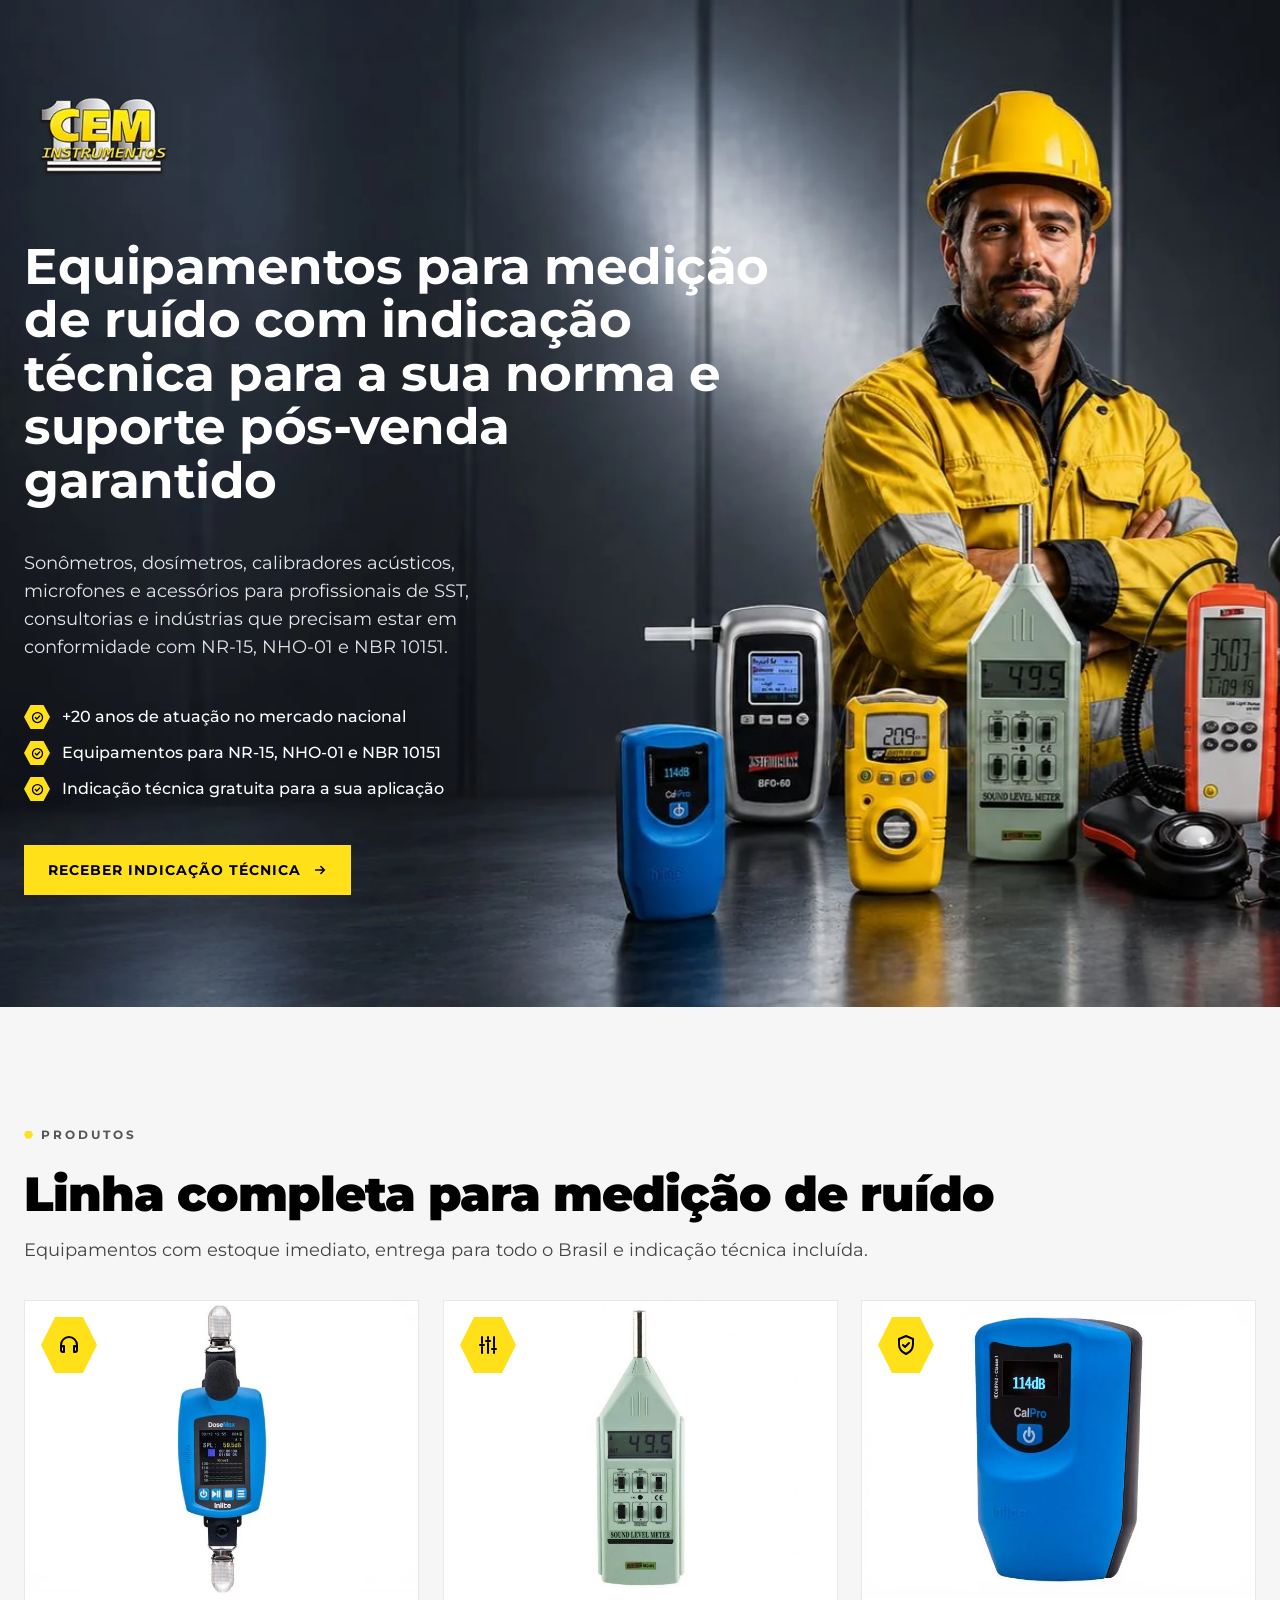
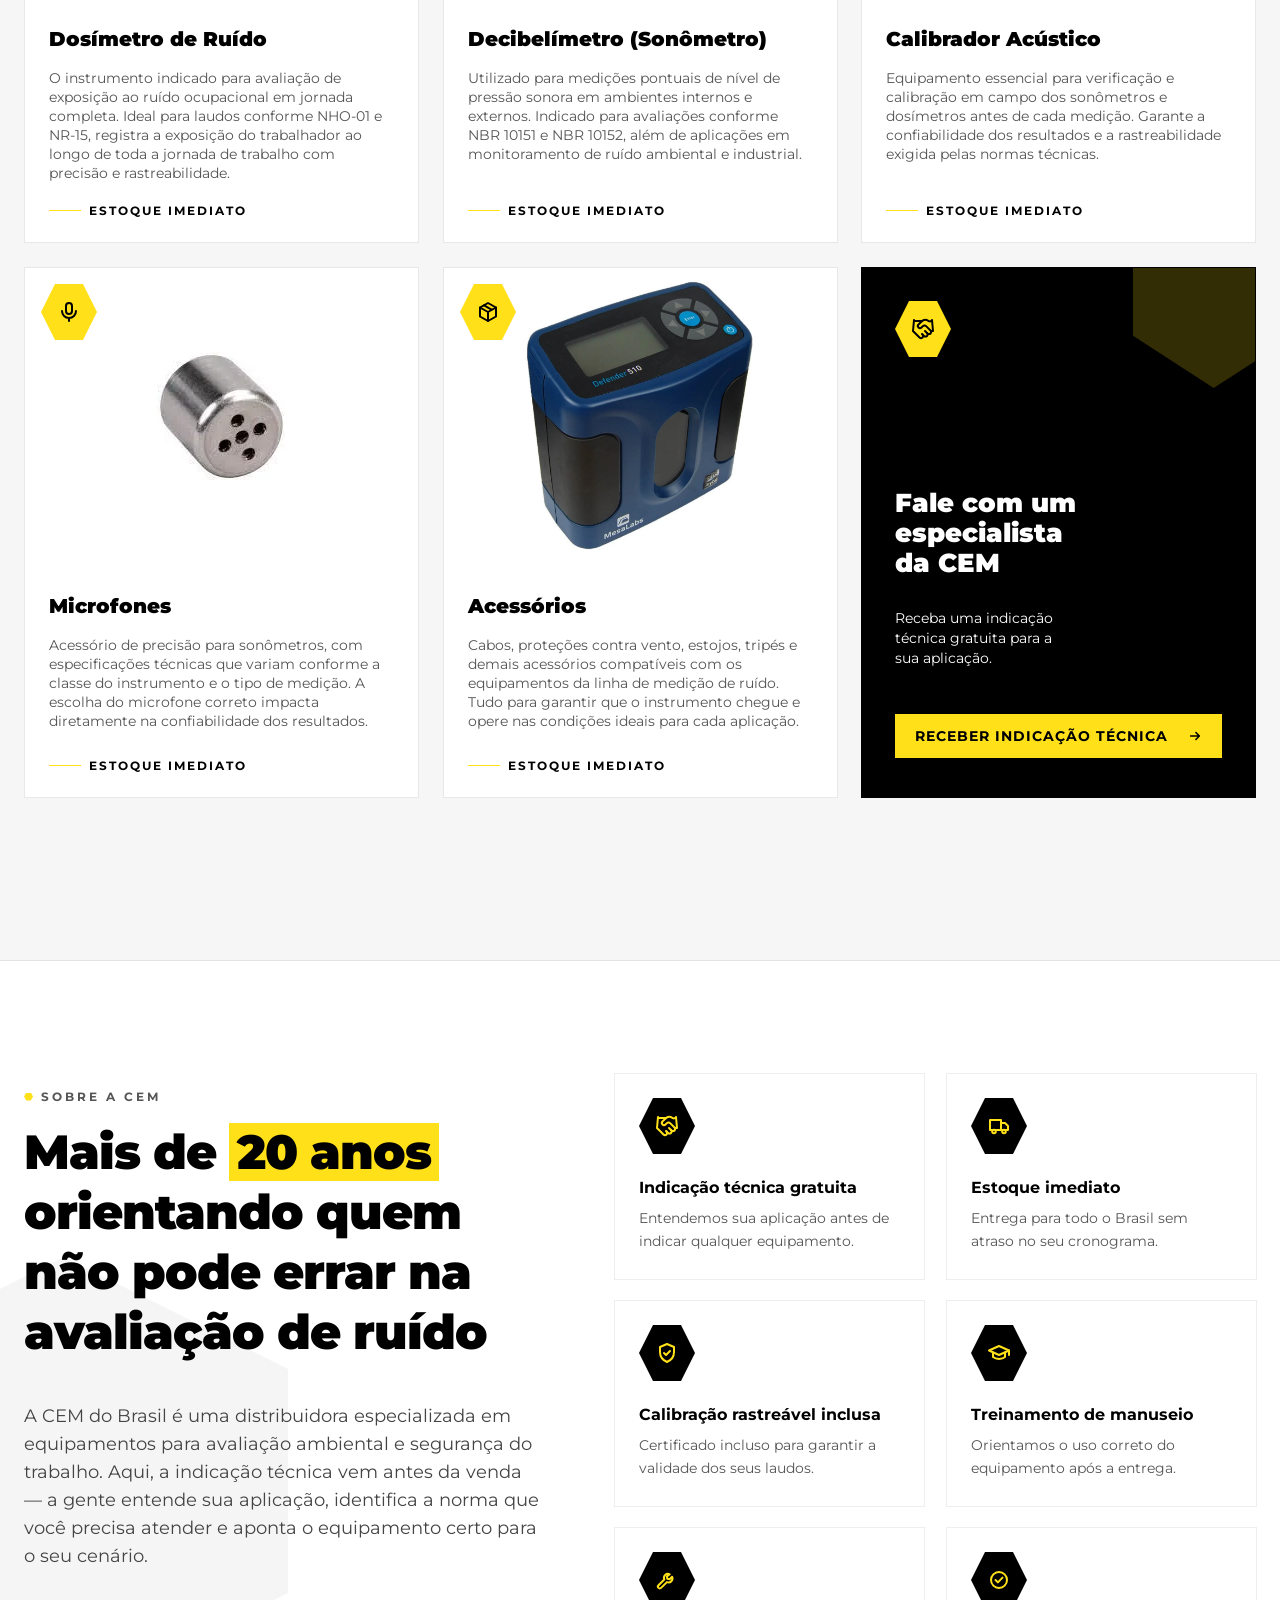
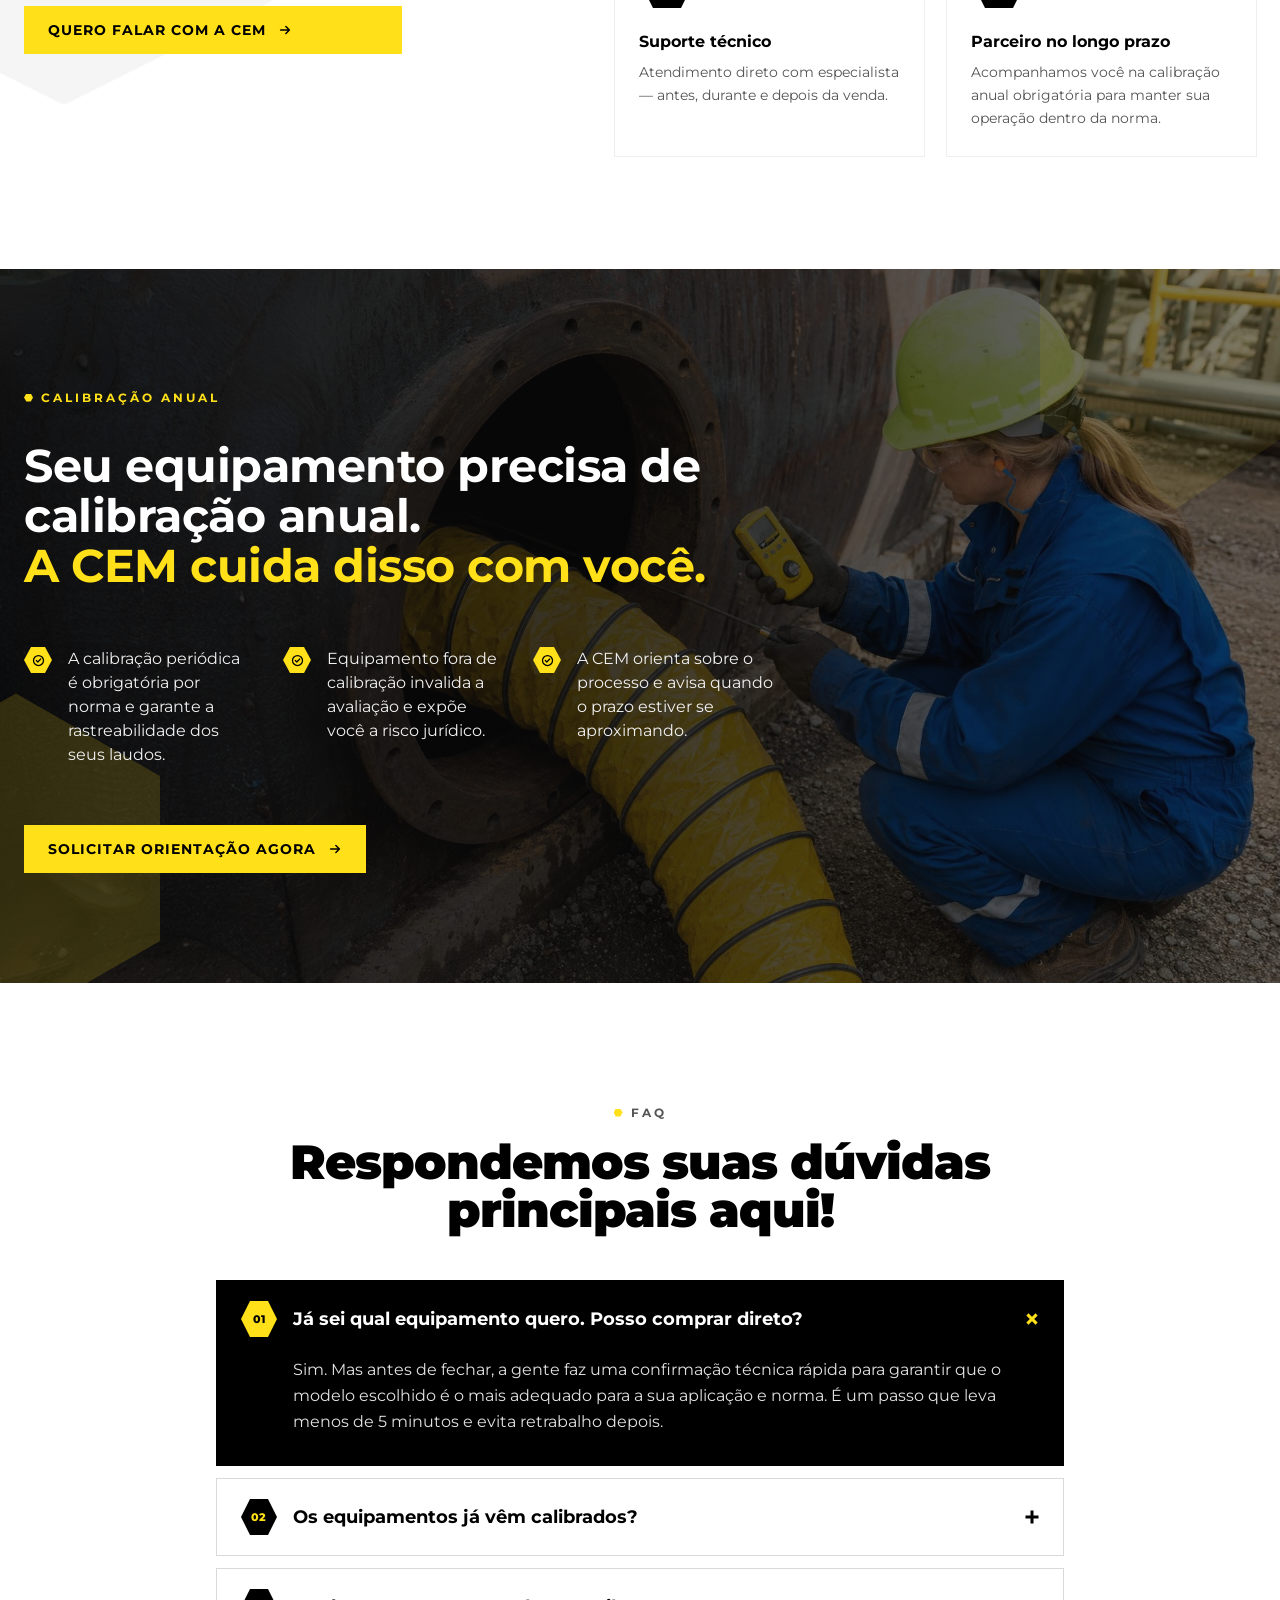
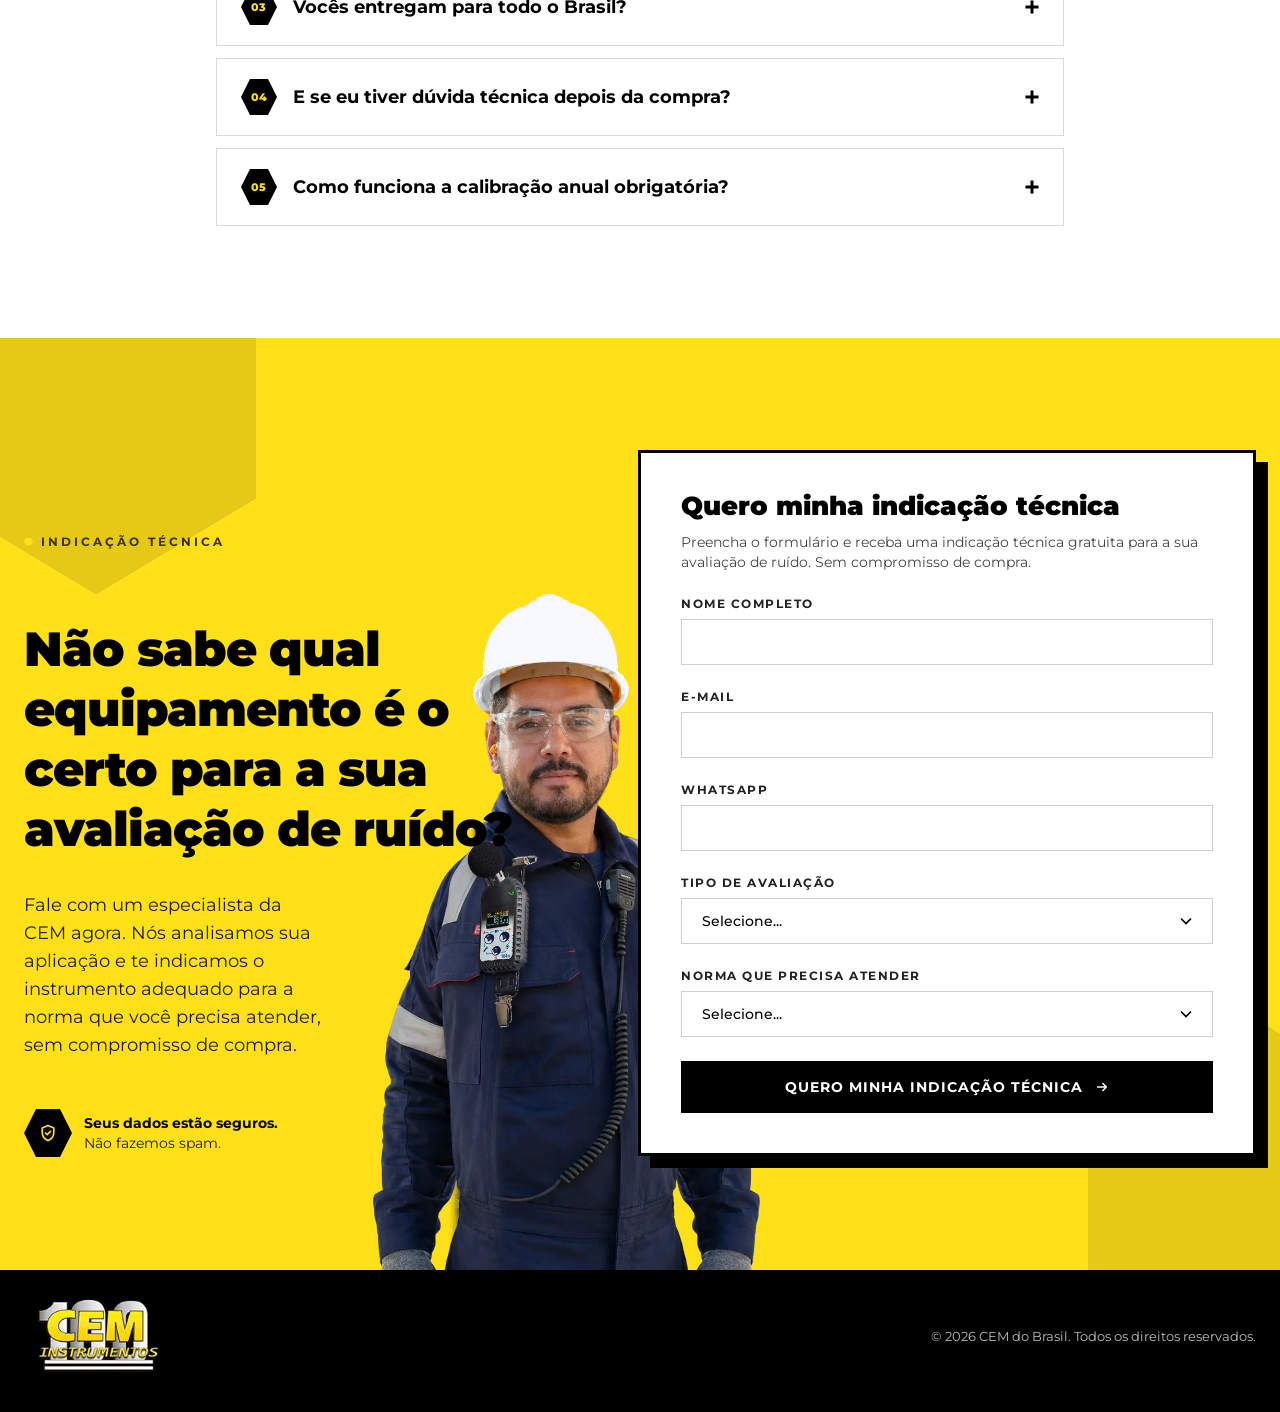
==== commit d98d0e8c: "Refaz imagem da seção de indicação técnica Capacete recolorido para branco (não some no fundo amarel" ====
--- a/index.html
+++ b/index.html
@@ -212,7 +212,7 @@
           </div>
         </div>
 
-        <!-- TROCAR: nova foto do especialista (ver README) -->
+        <!-- Especialista com capacete branco e SV 104 BIS na lapela -->
         <img class="indicacao__person reveal" data-anim="fade-up" style="--d:.15s" src="assets/img/especialista.webp" alt="Especialista da CEM" loading="lazy" width="1122" height="1402">
 
         <form class="form reveal" data-anim="fade-left" style="--d:.1s" id="form-indicacao" novalidate>
--- a/assets/css/style.css
+++ b/assets/css/style.css
@@ -355,7 +355,7 @@
 .indicacao__person {
   position: absolute;
   z-index: 1;
-  left: 316px;
+  left: 262px;
   bottom: 0;
   width: 585px;
   height: auto;
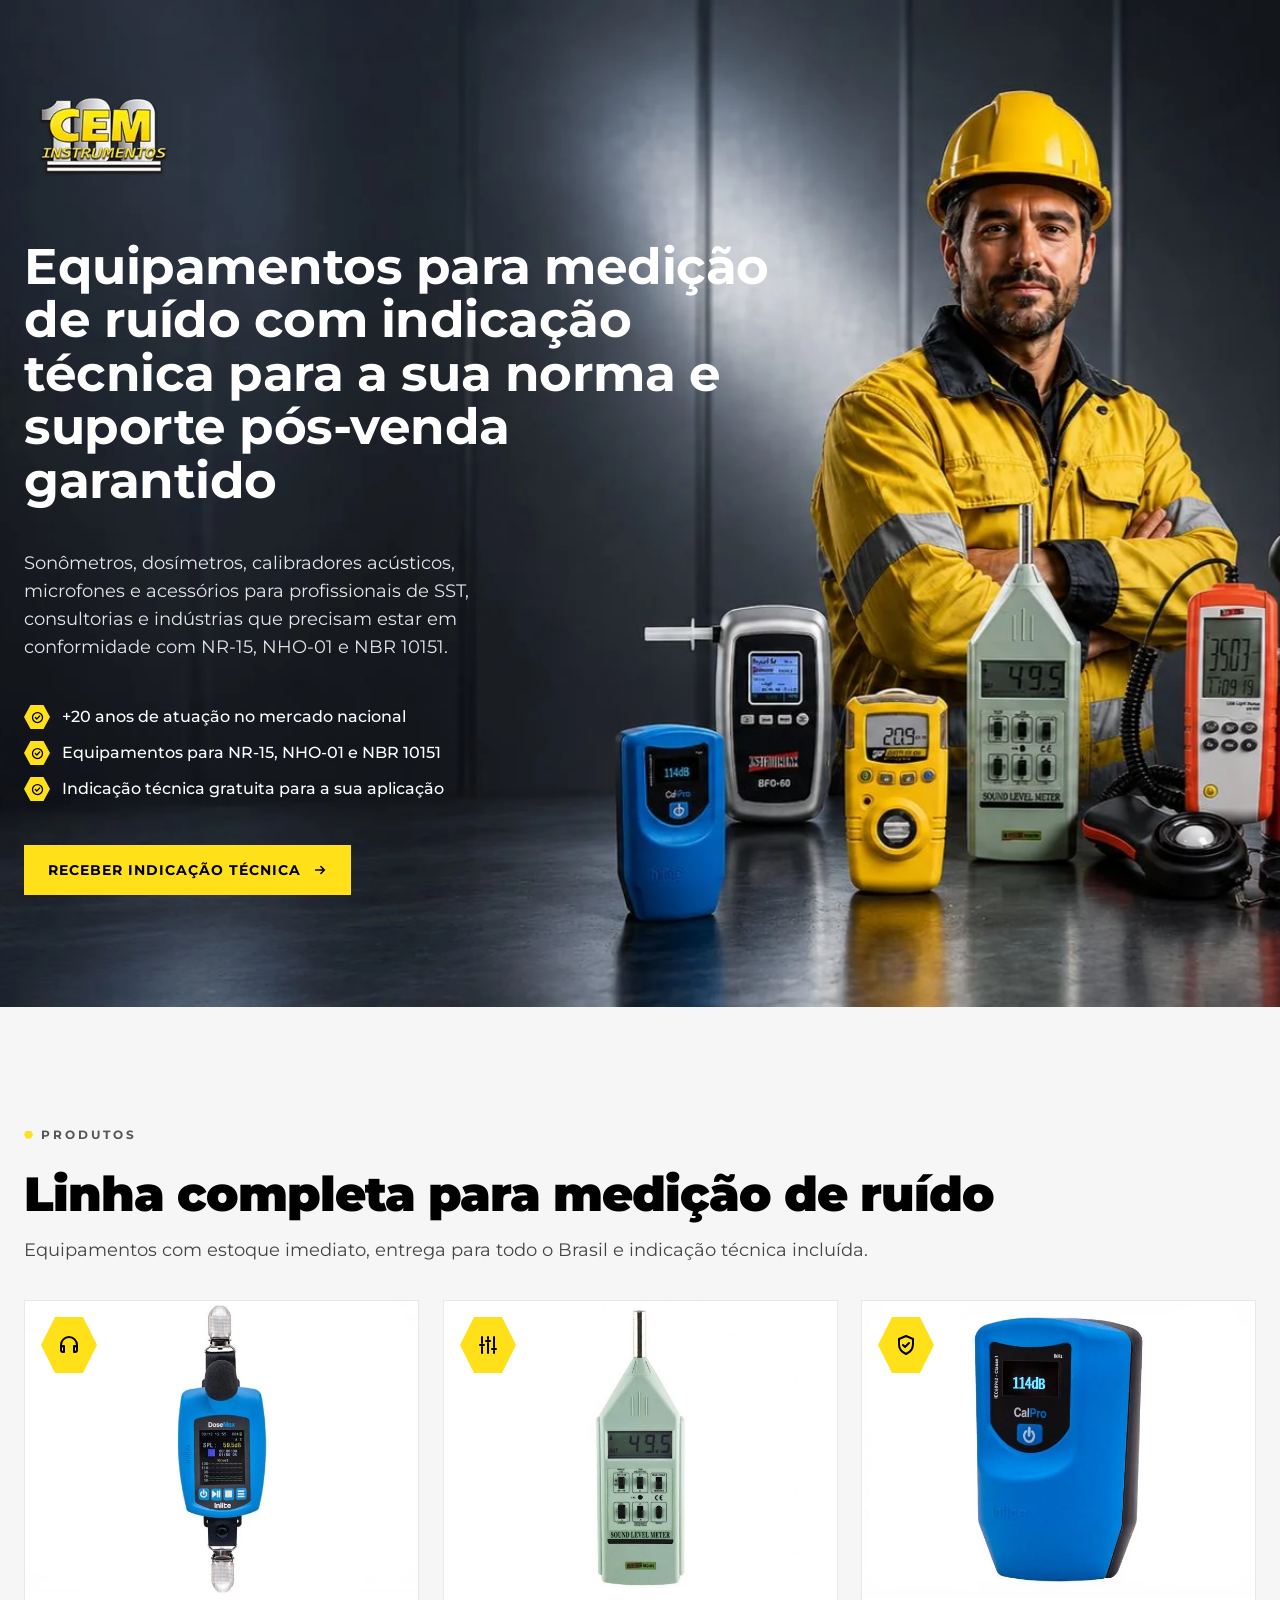
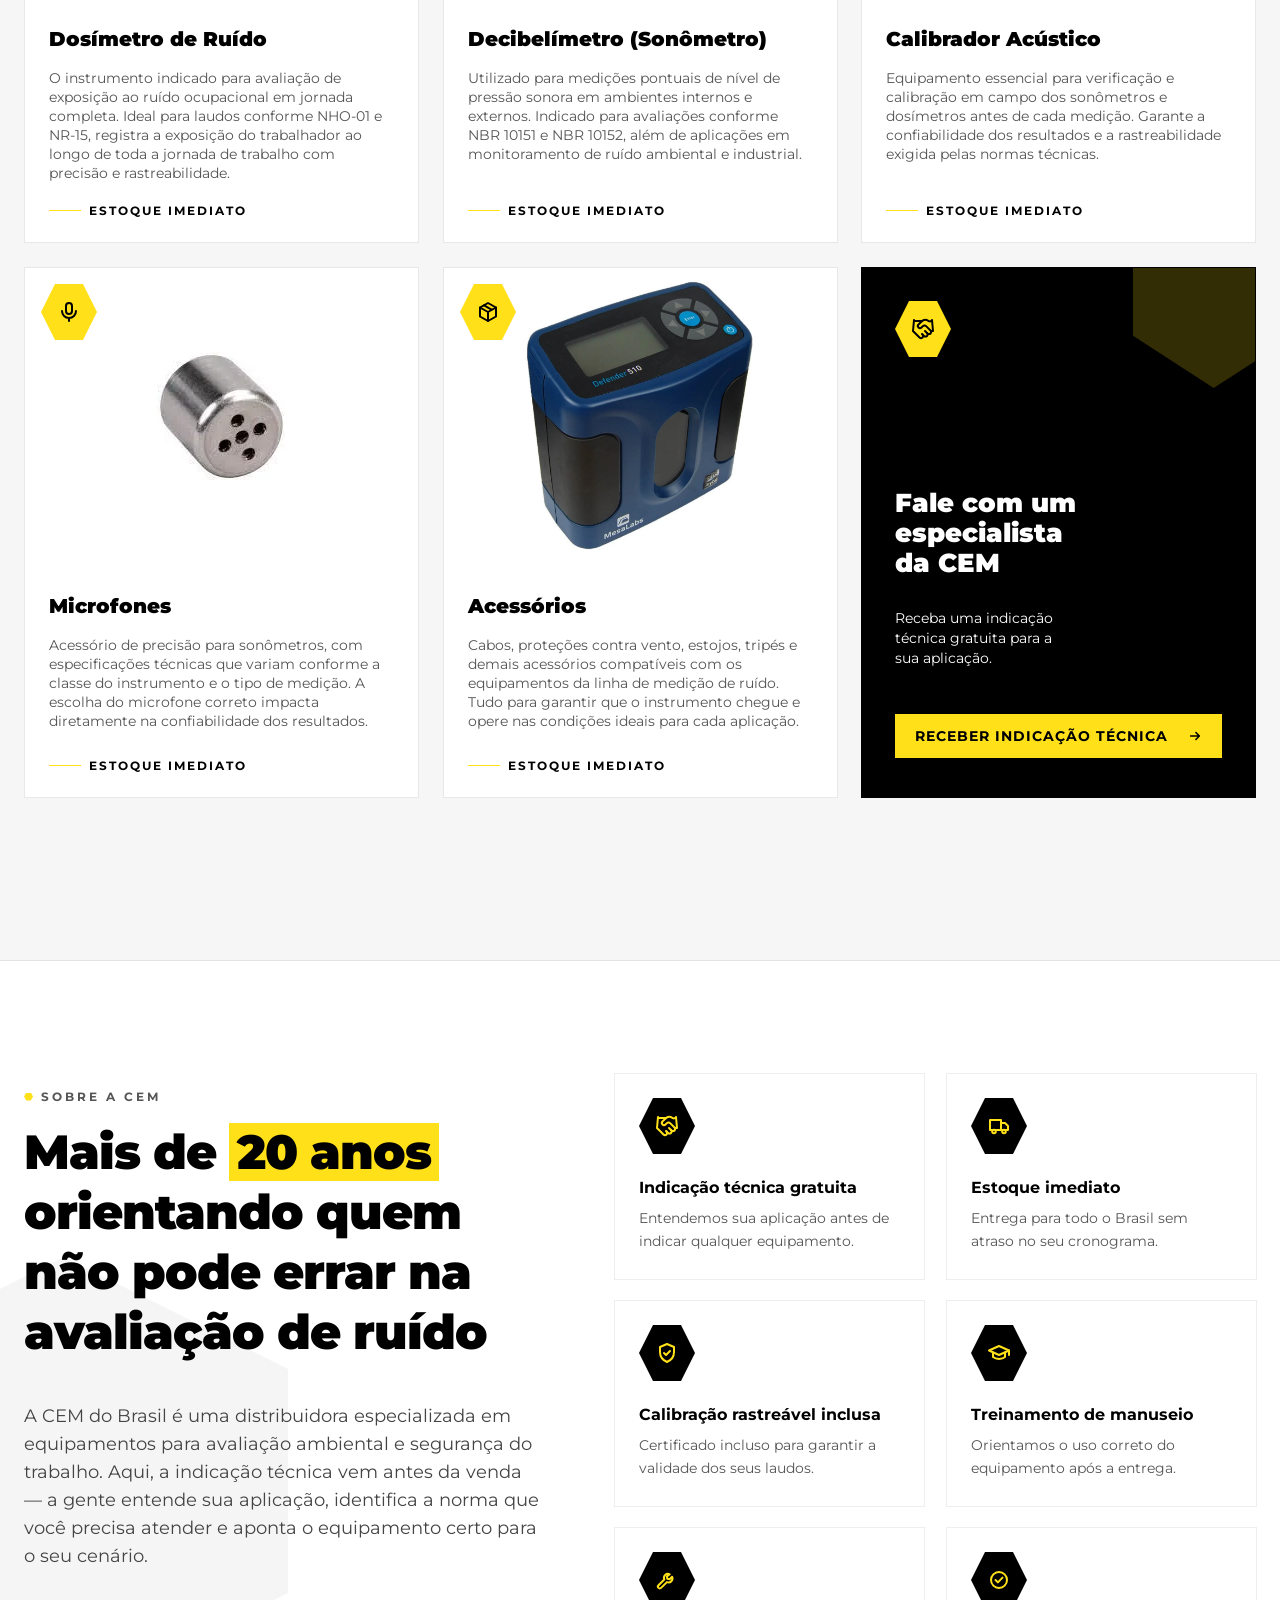
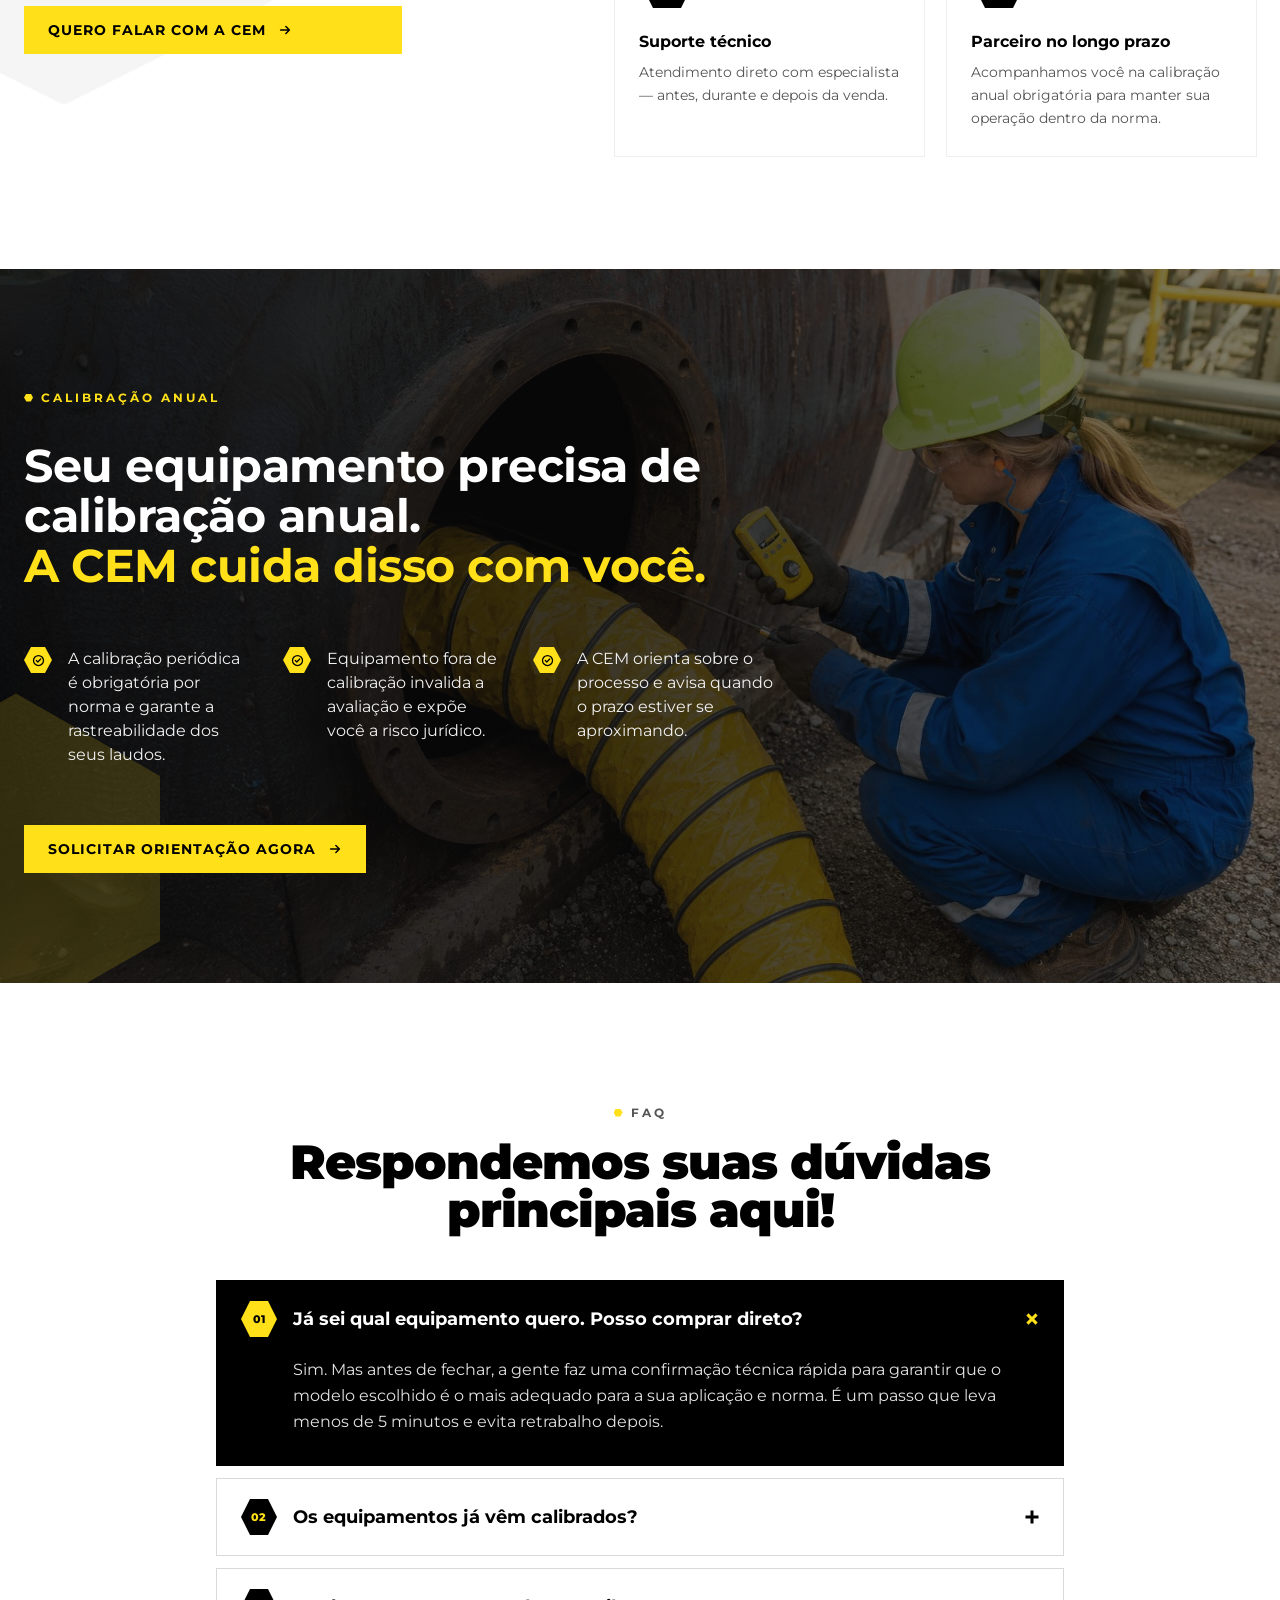
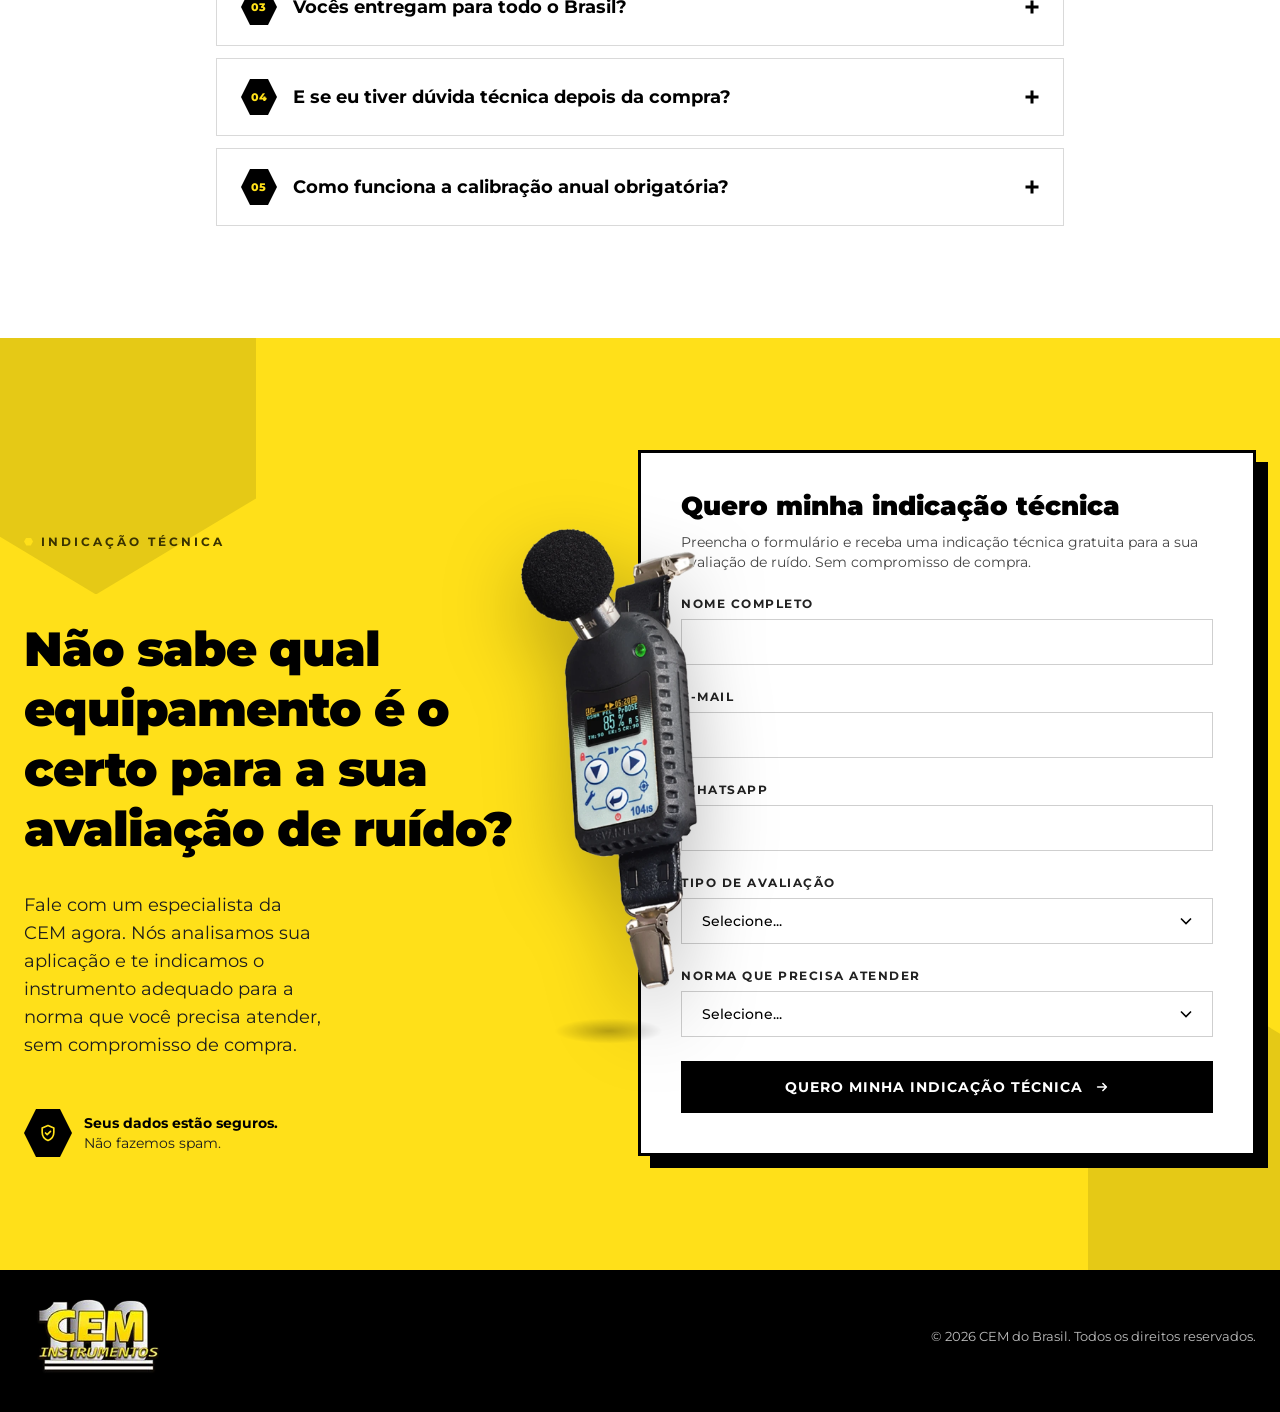
==== commit c670094b: "Substitui especialista pelo SV 104 BIS flutuando na seção de indicação técnica Equipamento recortado" ====
--- a/index.html
+++ b/index.html
@@ -211,9 +211,10 @@
             <p><strong>Seus dados estão seguros.</strong><br>Não fazemos spam.</p>
           </div>
         </div>
-
-        <!-- Especialista com capacete branco e SV 104 BIS na lapela -->
-        <img class="indicacao__person reveal" data-anim="fade-up" style="--d:.15s" src="assets/img/especialista.webp" alt="Especialista da CEM" loading="lazy" width="1122" height="1402">
+        <div class="indicacao__device reveal" data-anim="zoom" style="--d:.15s">
+          <img class="indicacao__device-img" src="assets/img/sv104bis.webp" alt="Dosímetro de ruído Svantek SV 104 BIS" loading="lazy" width="502" height="1303">
+          <span class="indicacao__device-shadow" aria-hidden="true"></span>
+        </div>
 
         <form class="form reveal" data-anim="fade-left" style="--d:.1s" id="form-indicacao" novalidate>
           <h3>Quero minha indicação técnica</h3>
--- a/assets/css/style.css
+++ b/assets/css/style.css
@@ -352,14 +352,38 @@
 .secure { margin-top: 50px; display: flex; align-items: center; gap: 12px; }
 .secure p { font-size: 14px; line-height: 20px; color: #1d1d1d; }
 .secure strong { font-weight: 700; color: var(--black); }
-.indicacao__person {
+.indicacao__device {
   position: absolute;
+  z-index: 4;
+  left: 512px;
+  top: 190px;
+  width: 178px;
+}
+.indicacao__device-img {
+  position: relative;
   z-index: 1;
-  left: 262px;
-  bottom: 0;
-  width: 585px;
-  height: auto;
-}
+  width: 100%;
+  filter: drop-shadow(0 30px 40px rgba(0, 0, 0, .28));
+  animation: deviceFloat 5s ease-in-out infinite;
+}
+.indicacao__device-shadow {
+  display: block;
+  width: 62%;
+  height: 26px;
+  margin: 28px auto 0;
+  border-radius: 50%;
+  background: radial-gradient(ellipse at center, rgba(0, 0, 0, .28) 0%, rgba(0, 0, 0, 0) 70%);
+  animation: deviceShadow 5s ease-in-out infinite;
+}
+@keyframes deviceFloat {
+  0%, 100% { transform: translateY(0) rotate(-4deg); }
+  50% { transform: translateY(-22px) rotate(-1deg); }
+}
+@keyframes deviceShadow {
+  0%, 100% { transform: scale(1); opacity: 1; }
+  50% { transform: scale(.82); opacity: .6; }
+}
+
 .form {
   position: relative;
   z-index: 3;
@@ -445,6 +469,7 @@
   html { scroll-behavior: auto; }
   .reveal, .reveal[data-anim] { opacity: 1; transform: none; transition: none; }
   .hero__bg { animation: none; }
+  .indicacao__device-img, .indicacao__device-shadow { animation: none; }
   .faq__item[open] .faq__a { animation: none; }
 }
 
@@ -458,7 +483,7 @@
 @media (max-width: 1200px) {
   .sobre__grid { grid-template-columns: 1fr; gap: 56px; }
   .sobre__text { max-width: 620px; }
-  .indicacao__person { left: 260px; width: 400px; }
+  .indicacao__device { left: 492px; width: 140px; top: 240px; }
   .form { width: 520px; }
 }
 
@@ -476,7 +501,8 @@
   .indicacao__text { width: auto; padding-top: 0; }
   .indicacao__text > p { max-width: 560px; }
   .form { width: 100%; max-width: 640px; margin: 48px 0 0; }
-  .indicacao__person { position: relative; left: auto; width: 360px; margin: 32px auto 0; order: 3; }
+  .indicacao__device { position: relative; left: auto; top: auto; width: 190px; margin: 48px auto 0; order: 3; }
+  .indicacao__grid { padding-bottom: 64px; }
 }
 
 @media (max-width: 680px) {
@@ -525,7 +551,7 @@
   .form { padding: 28px 20px; box-shadow: 8px 8px 0 var(--black); }
   .form h3 { font-size: 22px; }
   .form label { margin-top: 20px; }
-  .indicacao__person { width: 280px; }
+  .indicacao__device { width: 150px; }
   .deco-hex--form-l, .deco-hex--form-r { width: 200px; height: 240px; }
 
   .footer__inner { flex-direction: column; justify-content: center; gap: 16px; text-align: center; padding: 32px 16px; }
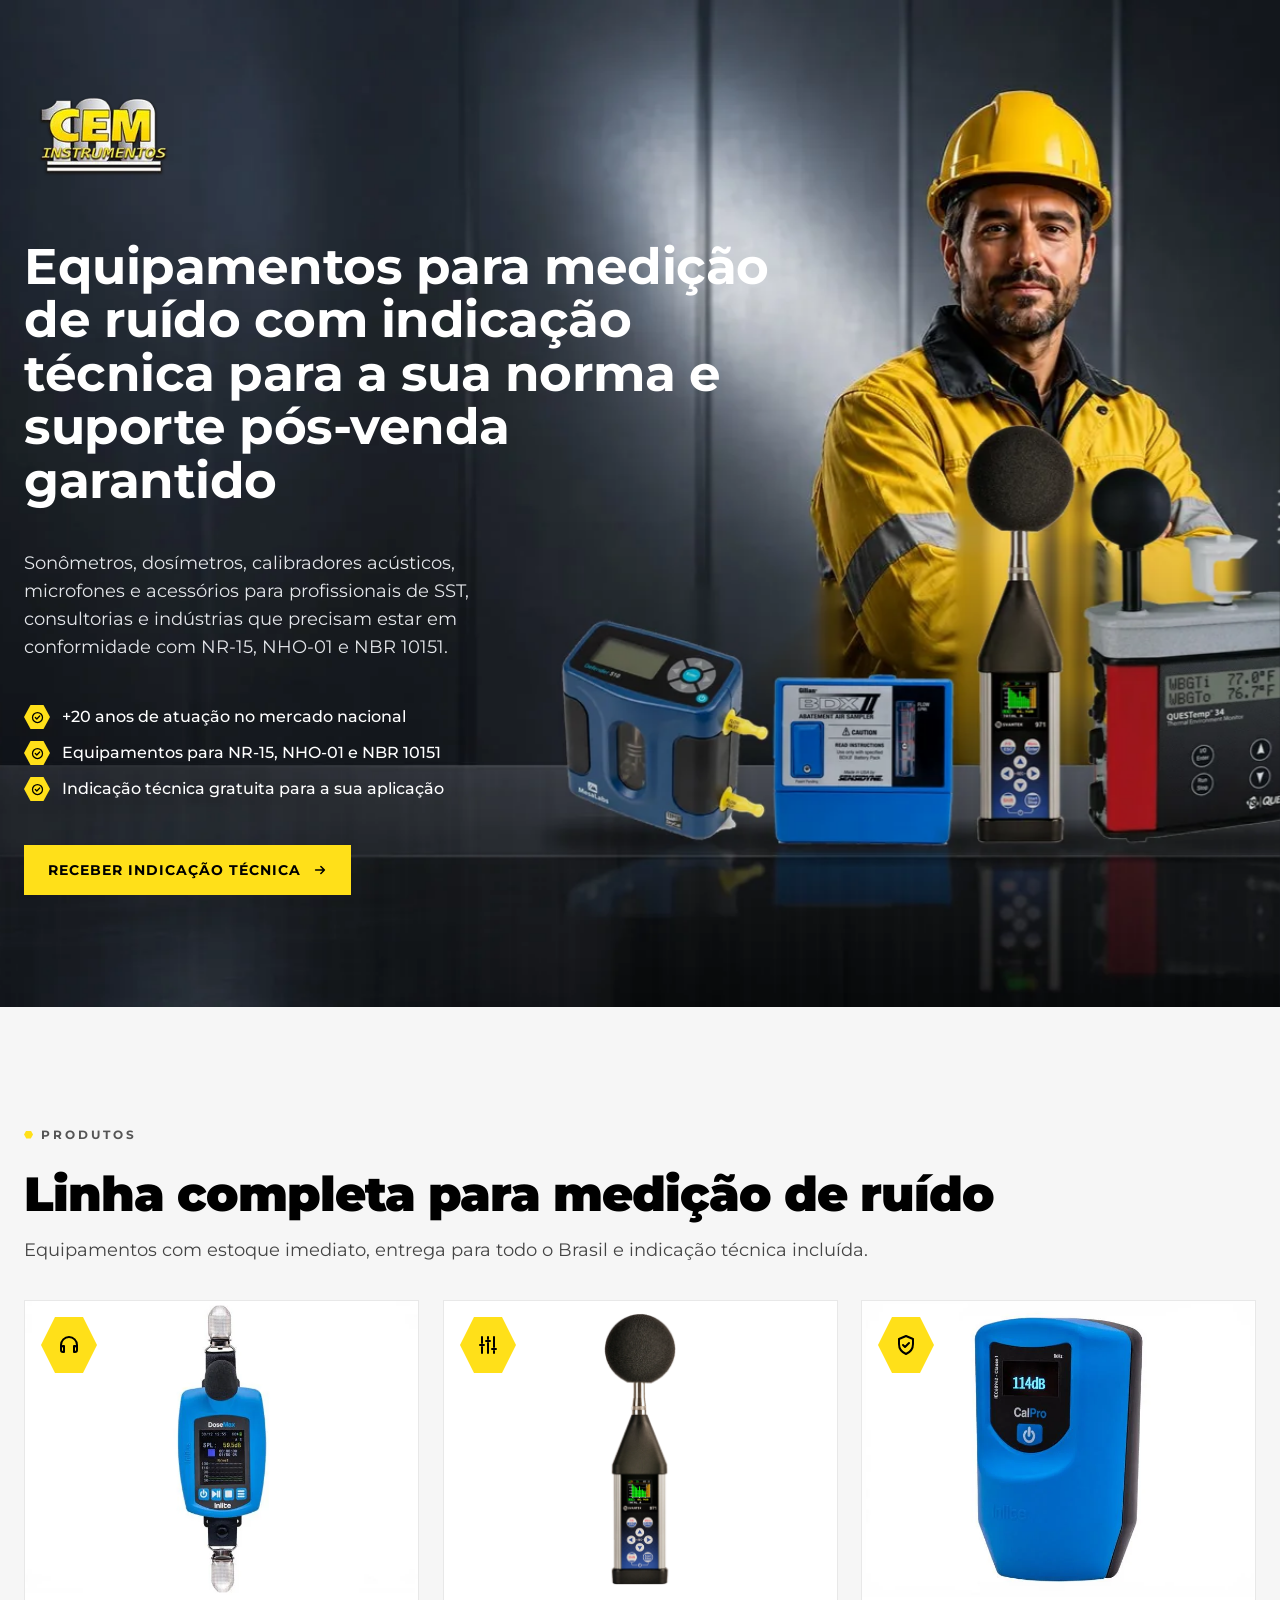
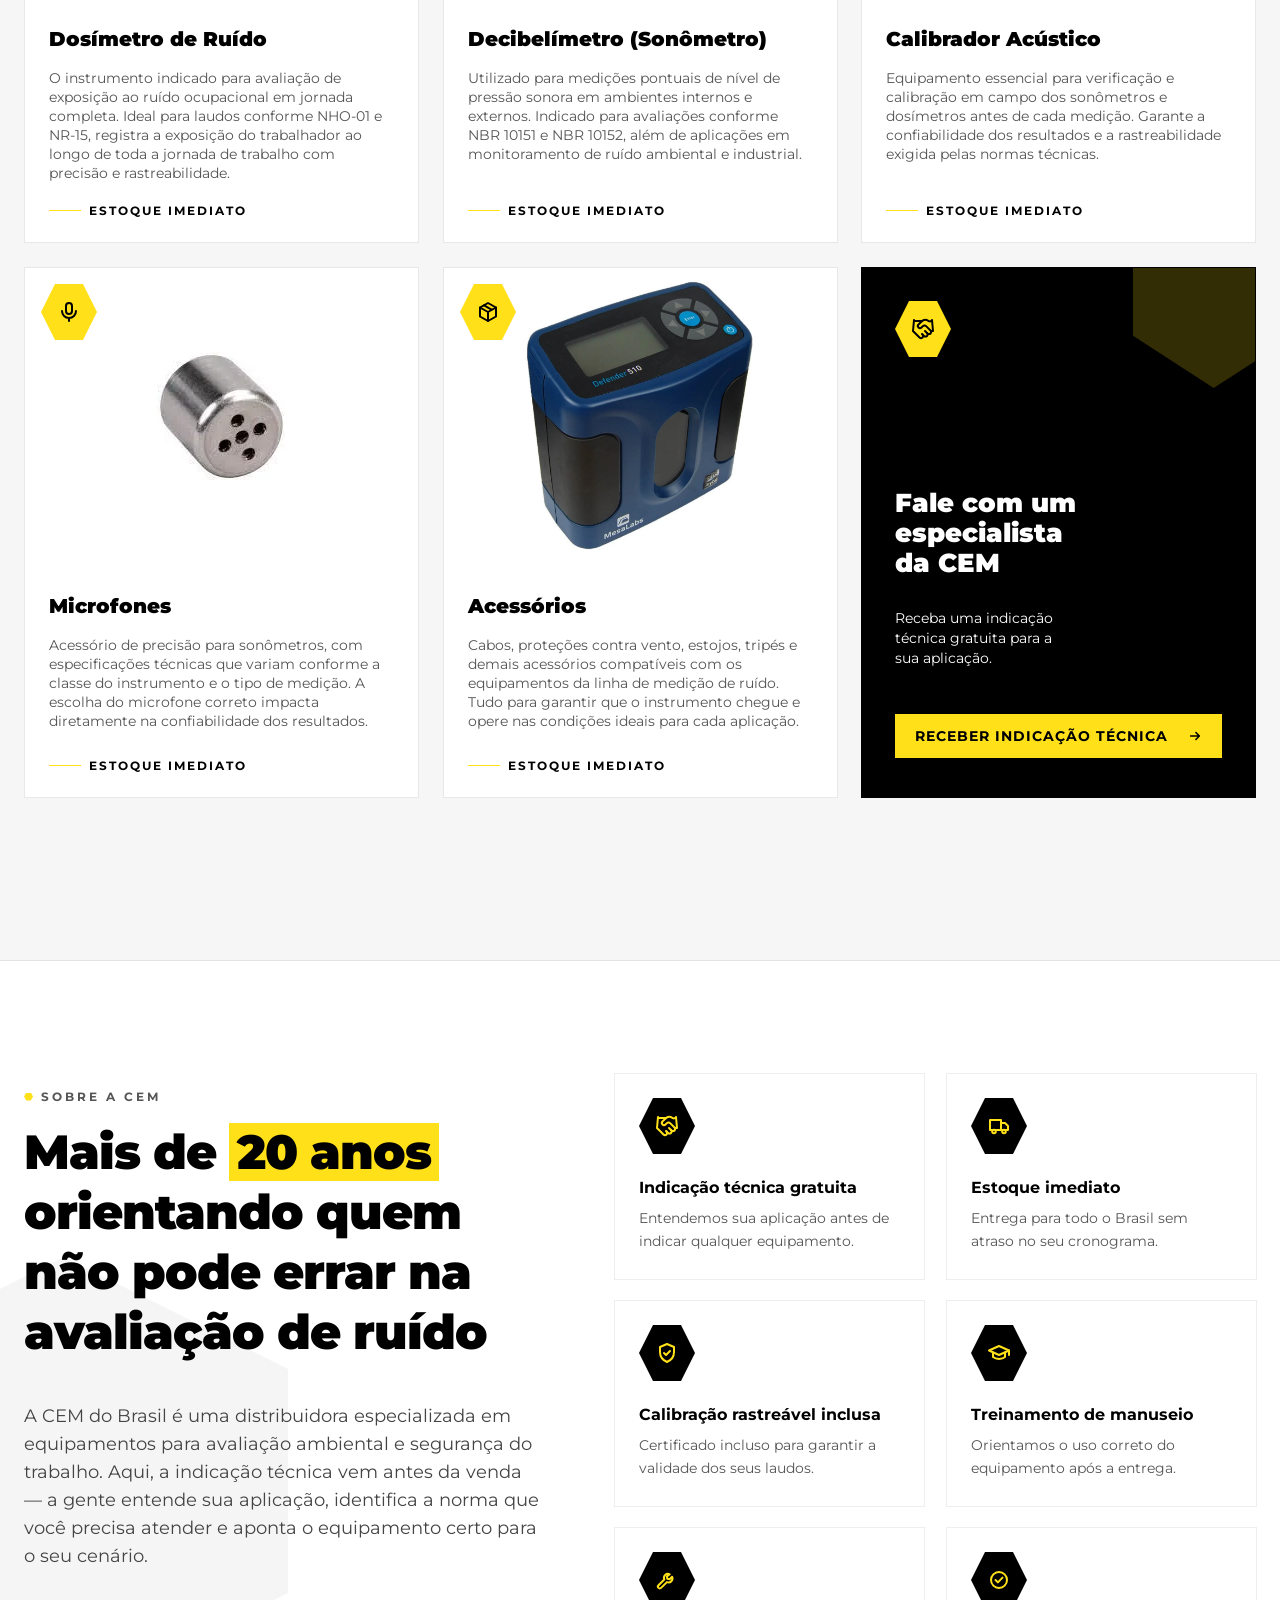
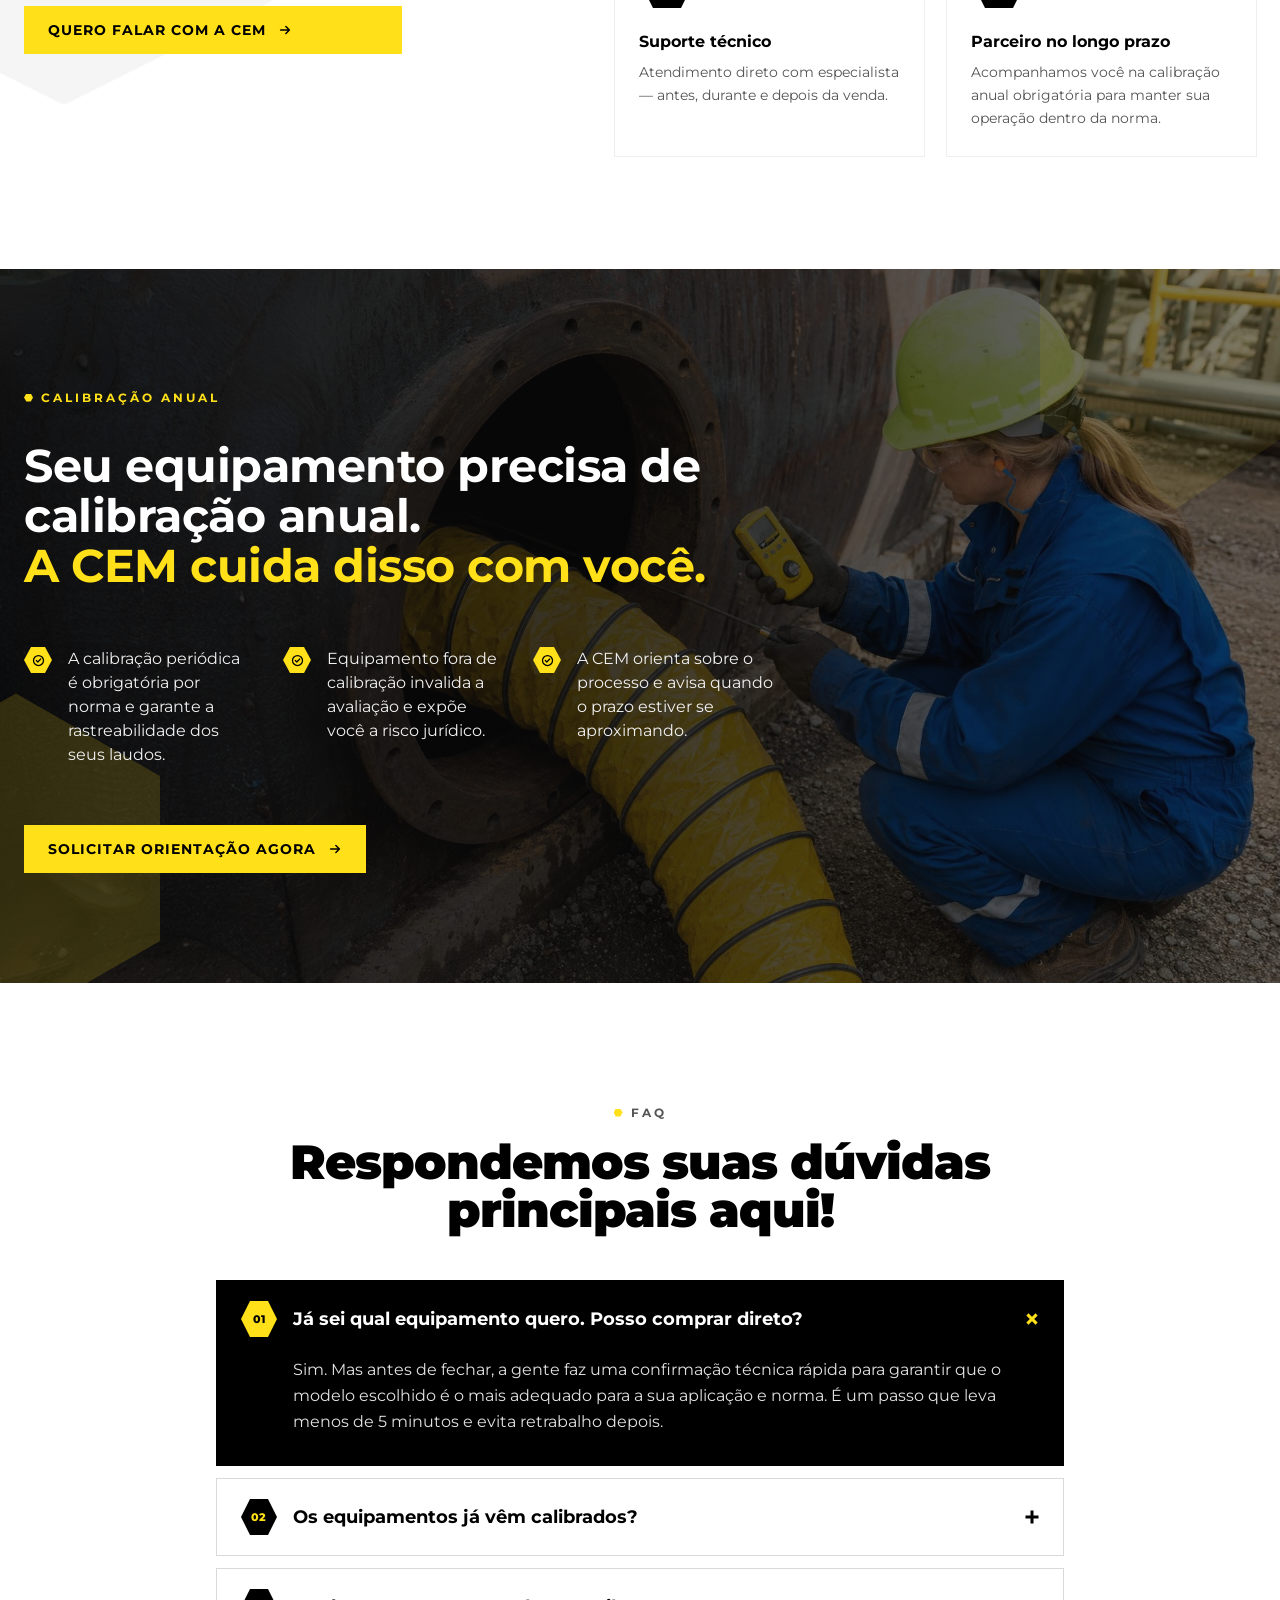
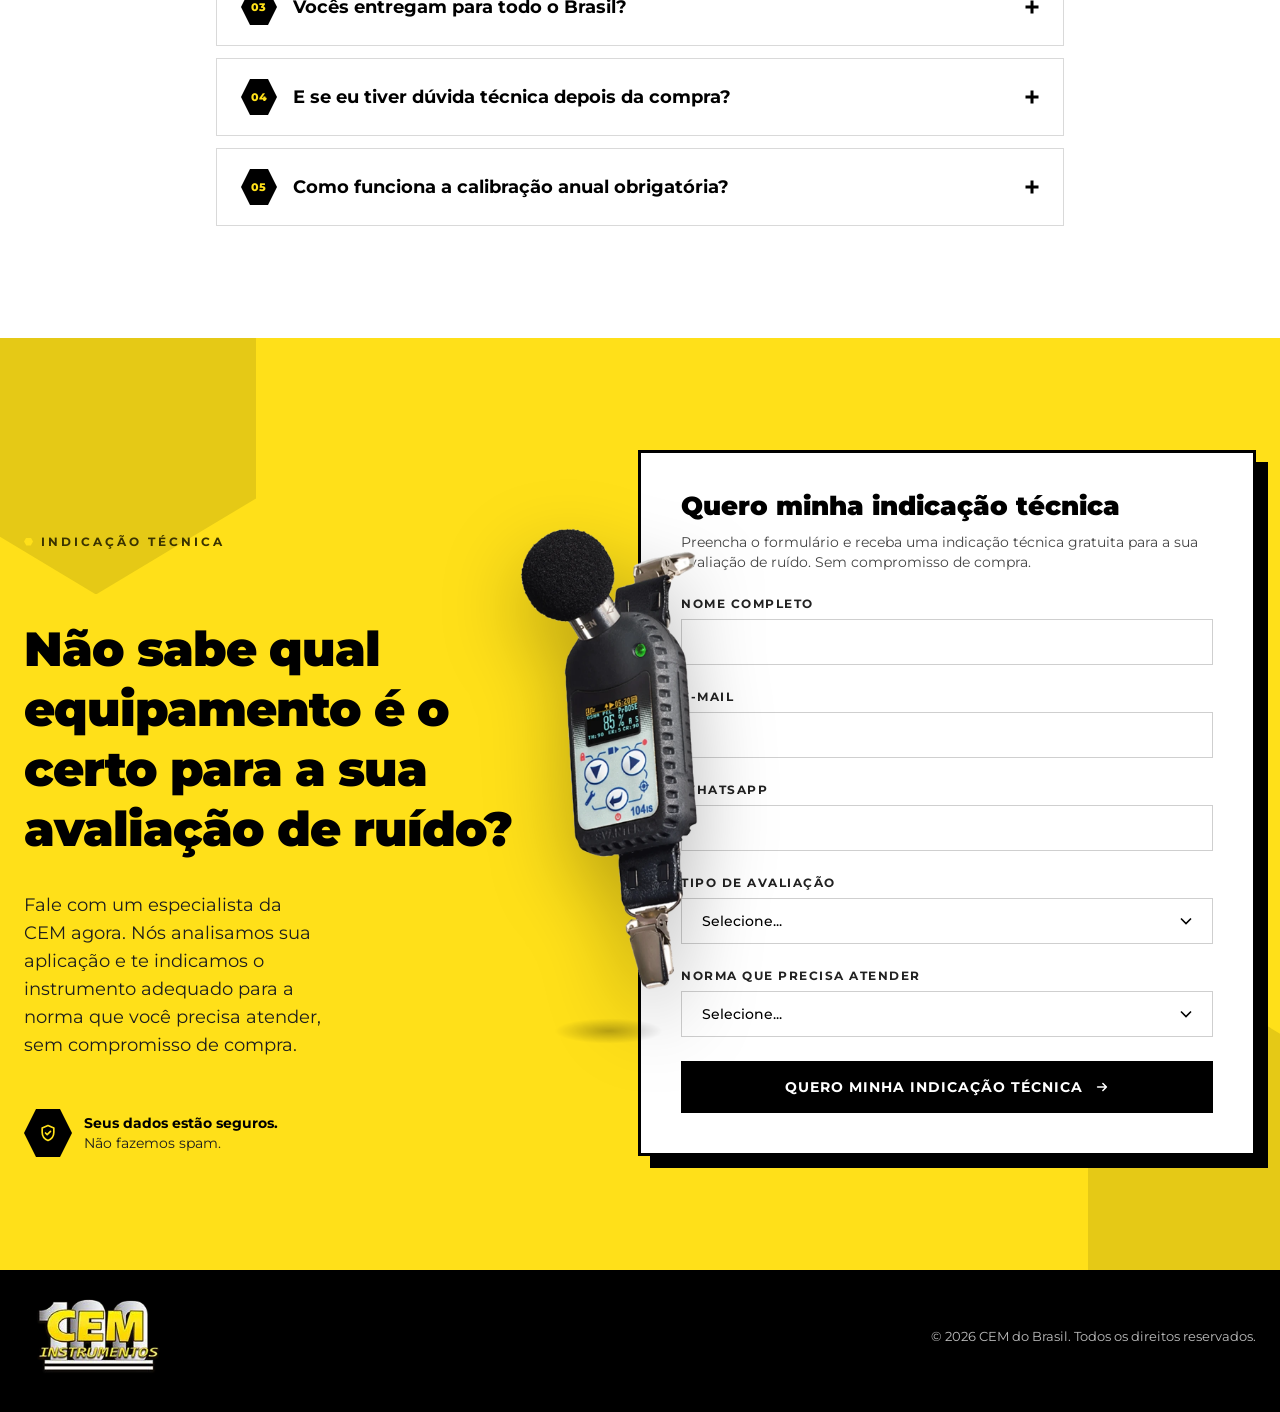
==== commit 07111847: "Troca equipamentos do banner e decibelímetro pelo SV 971A Banner recomposto com Defender 510, BDX II" ====
--- a/index.html
+++ b/index.html
@@ -15,7 +15,6 @@
 
   <!-- ============ SEÇÃO 1 · HERO ============ -->
   <header class="hero">
-    <!-- TROCAR: compor nova imagem com os equipamentos enviados (ver README) -->
     <img class="hero__bg" src="assets/img/hero-bg.webp" alt="" aria-hidden="true" fetchpriority="high">
     <div class="container hero__content">
       <img class="hero__logo reveal" data-anim="fade-down" src="assets/img/logo-cem.webp" alt="CEM Instrumentos" width="138" height="92">
@@ -51,8 +50,7 @@
 
           <article class="card reveal" data-anim="fade-up" style="--d:.1s">
             <span class="hex hex--md hex--yellow card__icon"><svg viewBox="0 0 24 24"><path d="M6 4v6M6 14v6M12 4v2M12 10v10M18 4v10M18 18v2M4 12h4M10 8h4M16 16h4"/></svg></span>
-            <!-- TROCAR: imagem do SV 971A (Svantek) no lugar do equipamento Instrutherm -->
-            <div class="card__media"><img src="assets/img/decibelimetro.webp" alt="Decibelímetro (sonômetro)" loading="lazy" width="700" height="560"></div>
+            <div class="card__media card__media--contain"><img src="assets/img/decibelimetro.webp" alt="Decibelímetro Svantek SV 971A" loading="lazy" width="295" height="1112"></div>
             <div class="card__body">
               <h3>Decibelímetro (Sonômetro)</h3>
               <p>Utilizado para medições pontuais de nível de pressão sonora em ambientes internos e externos. Indicado para avaliações conforme NBR 10151 e NBR 10152, além de aplicações em monitoramento de ruído ambiental e industrial.</p>
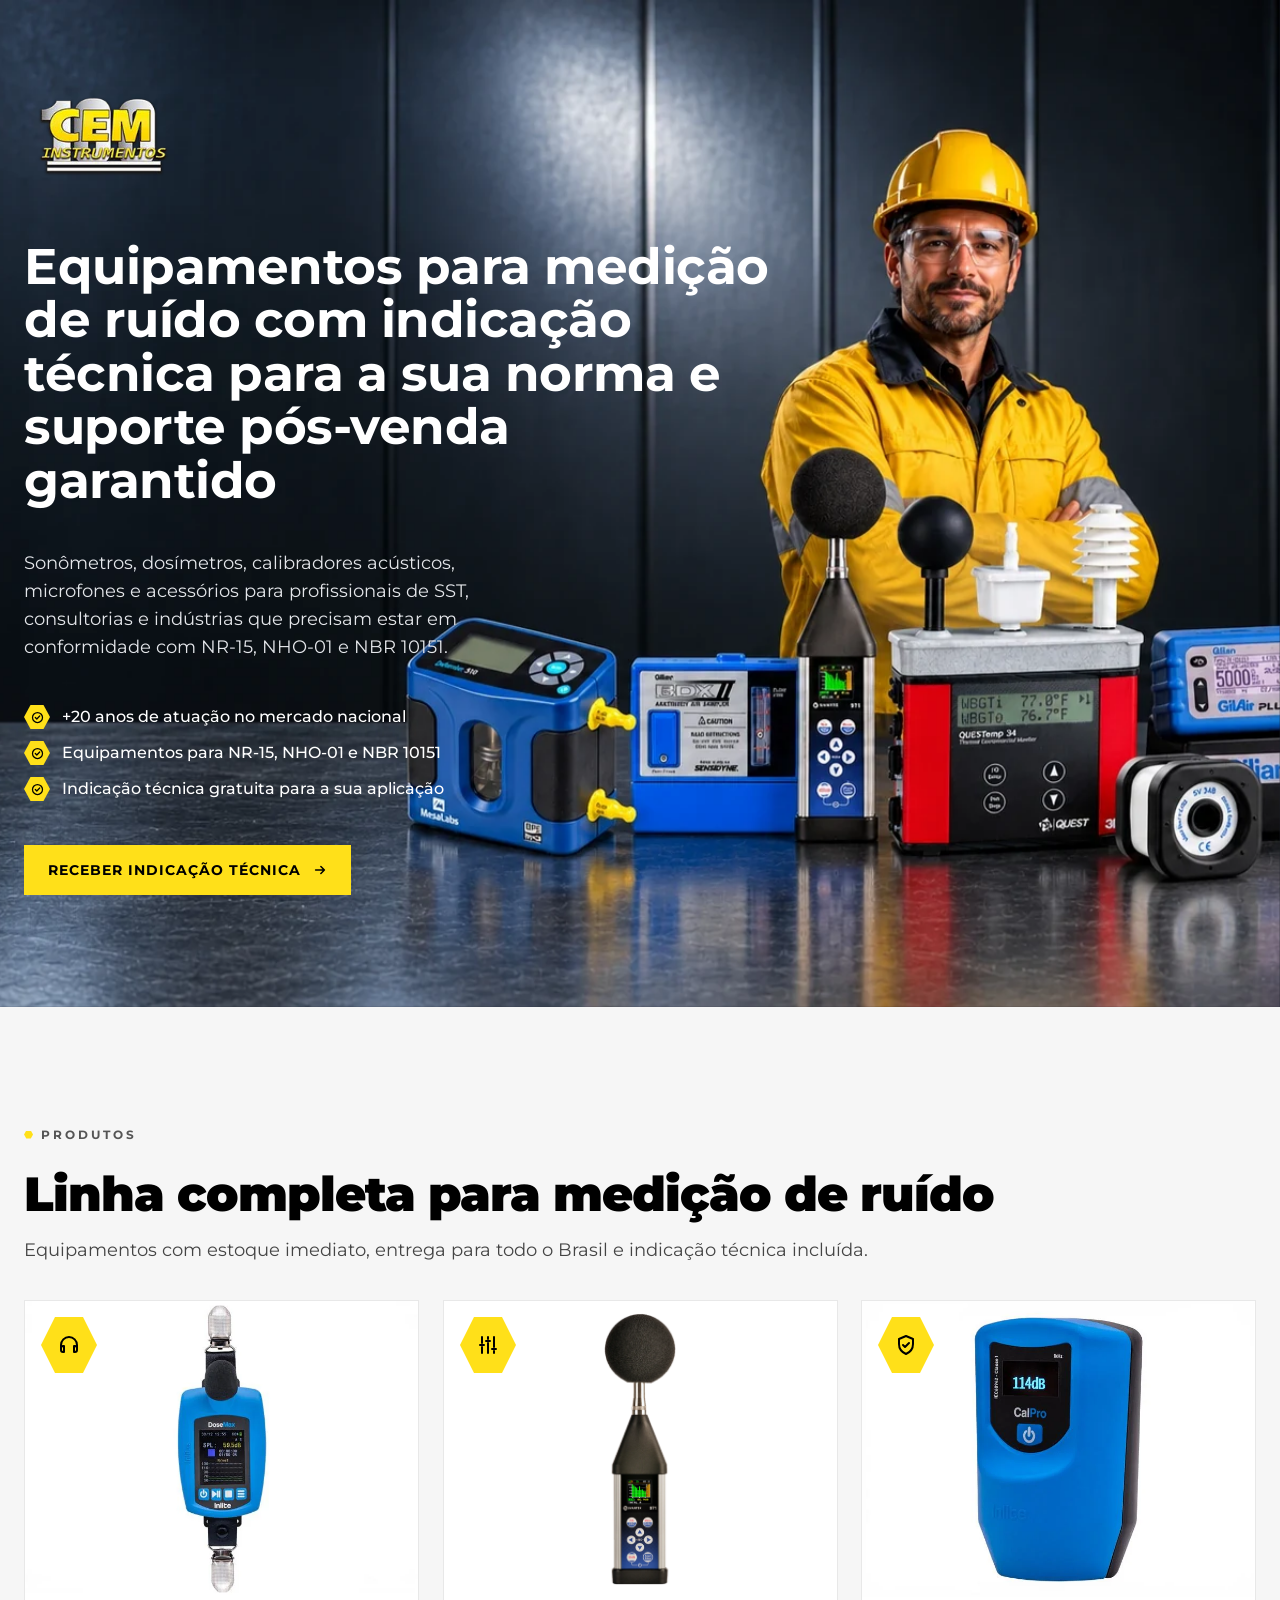
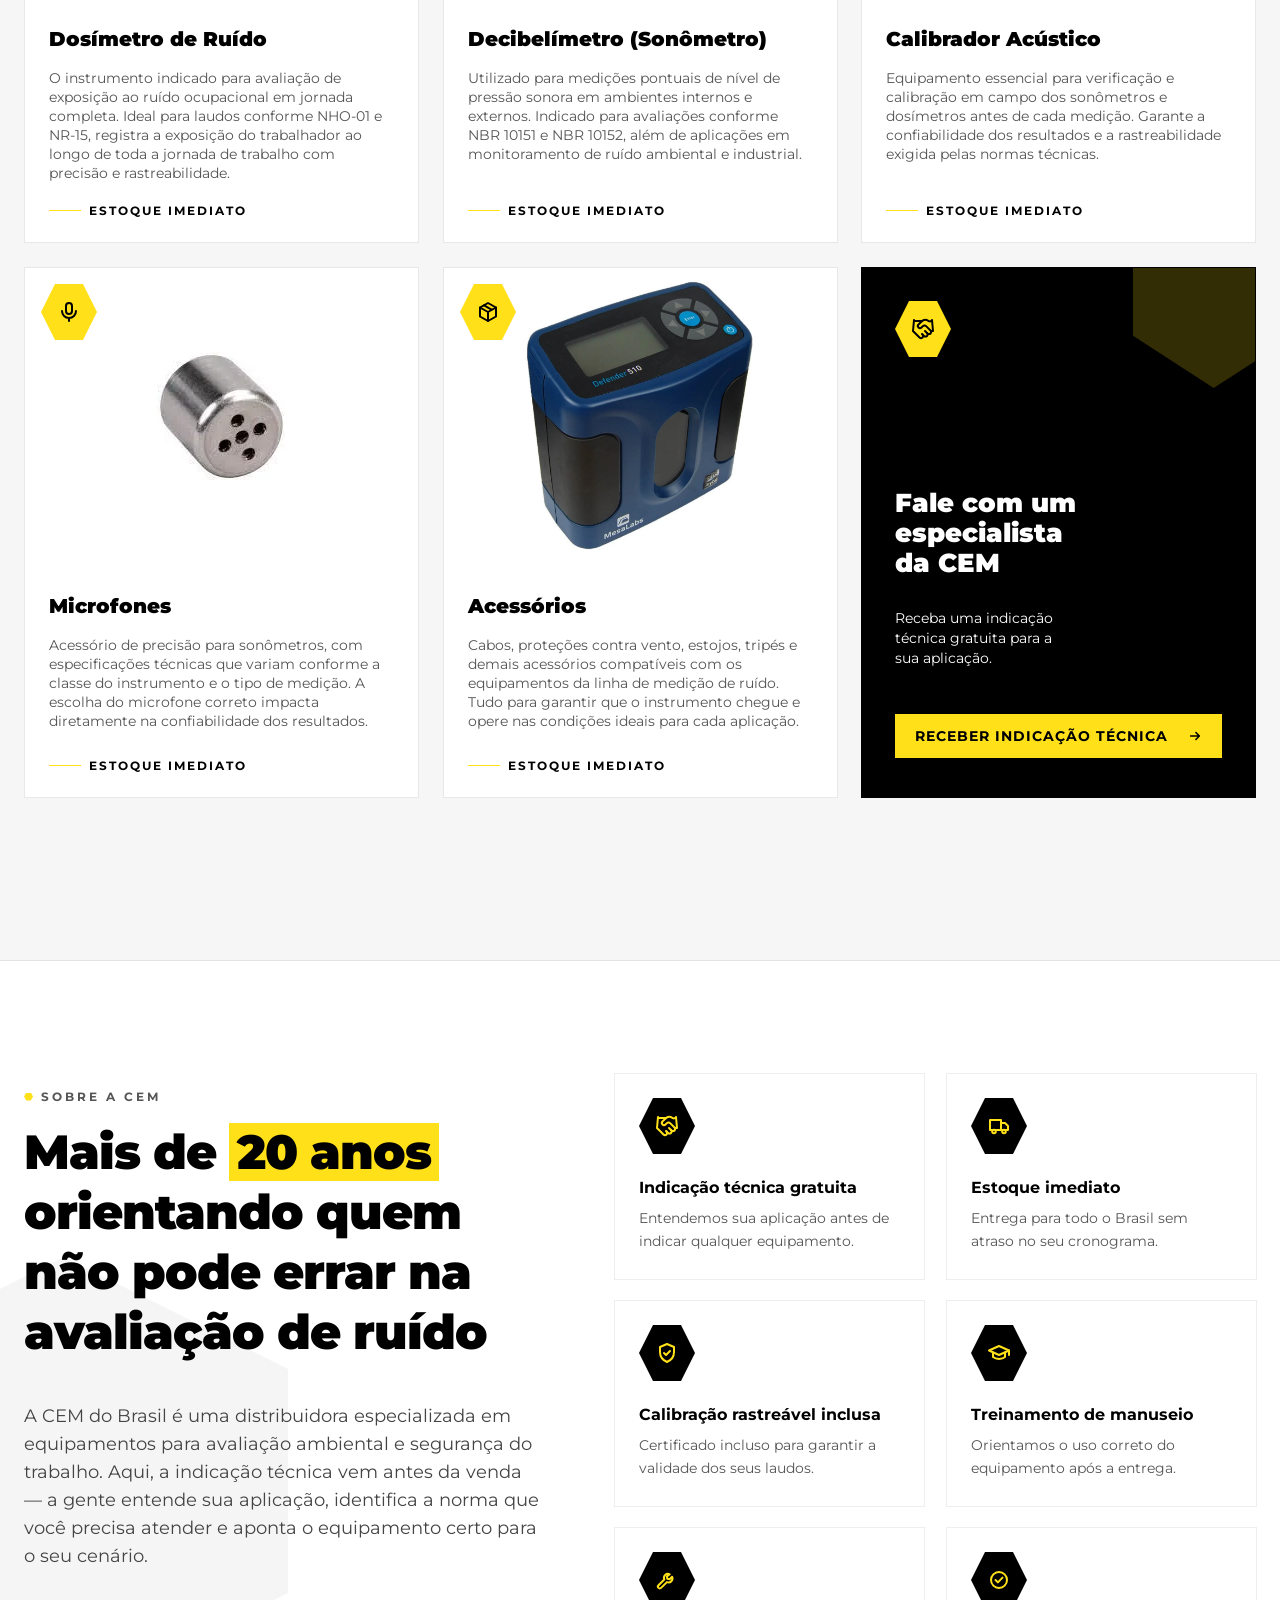
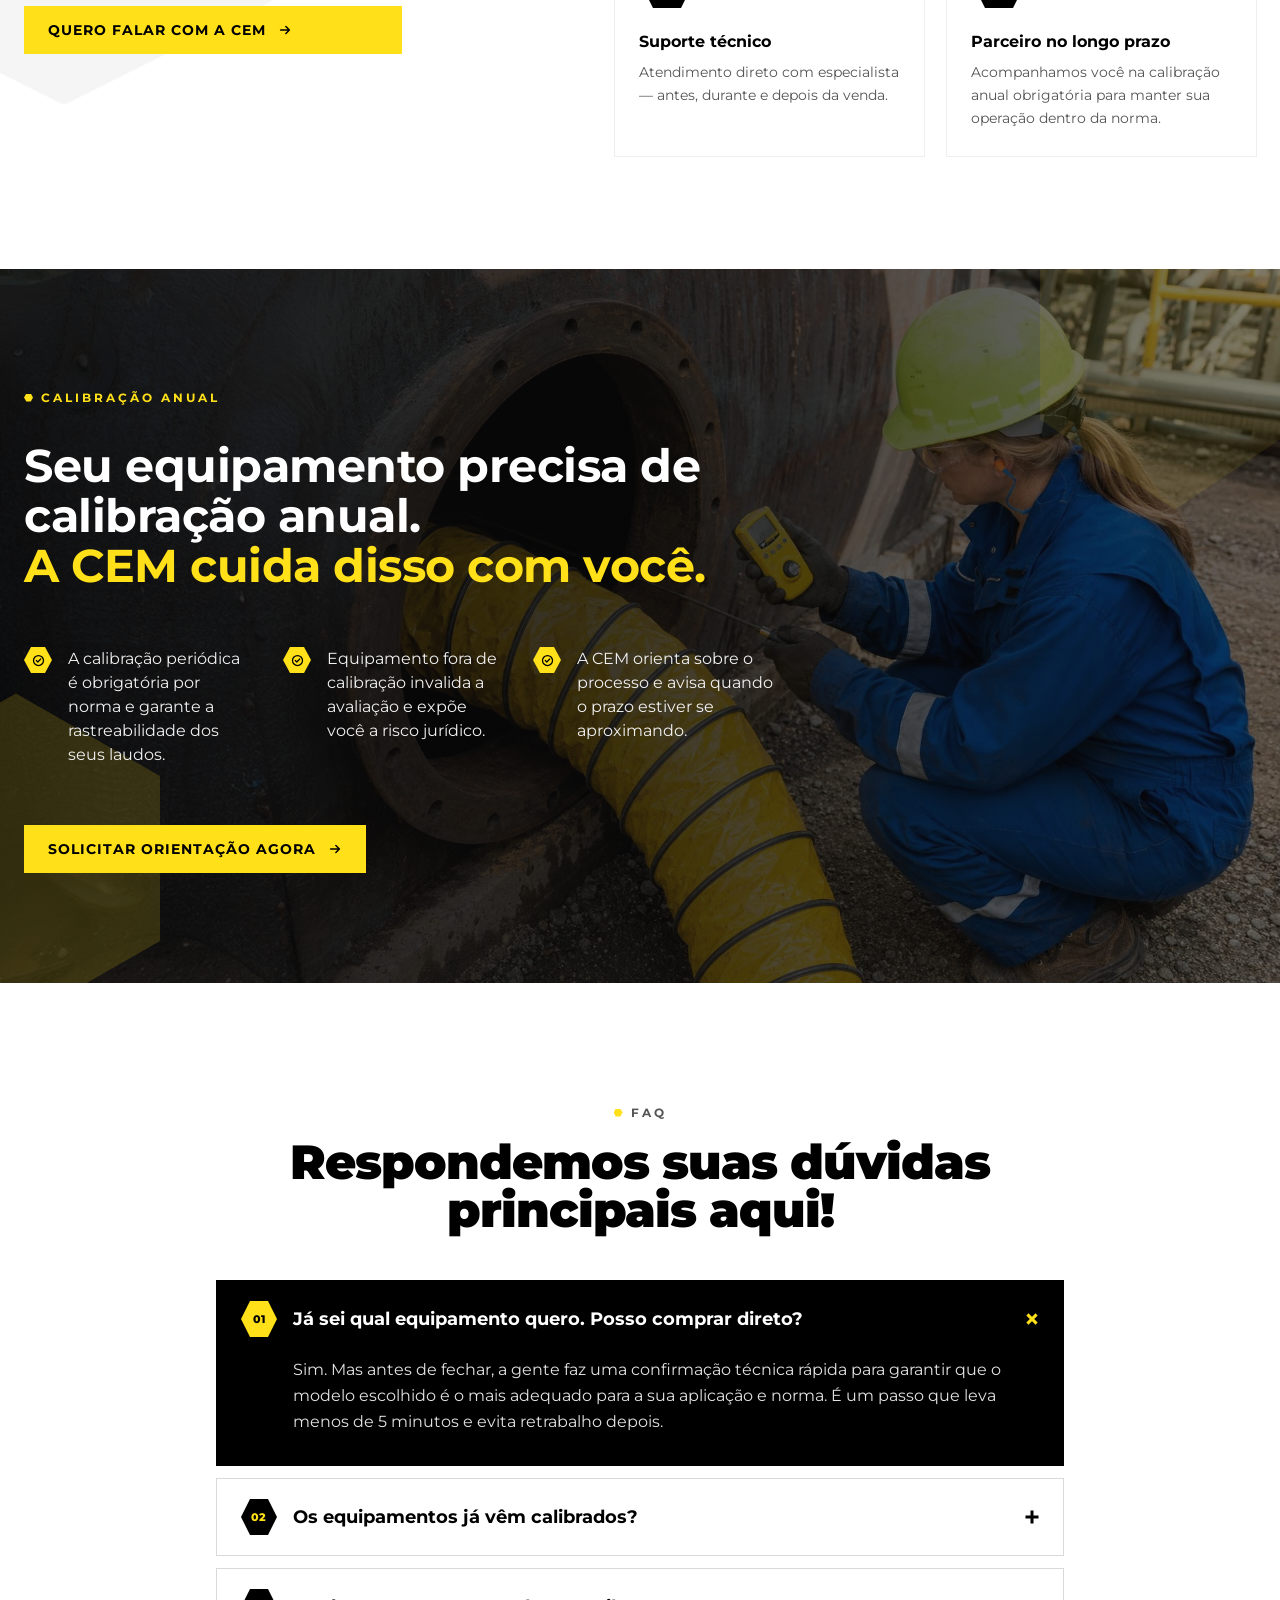
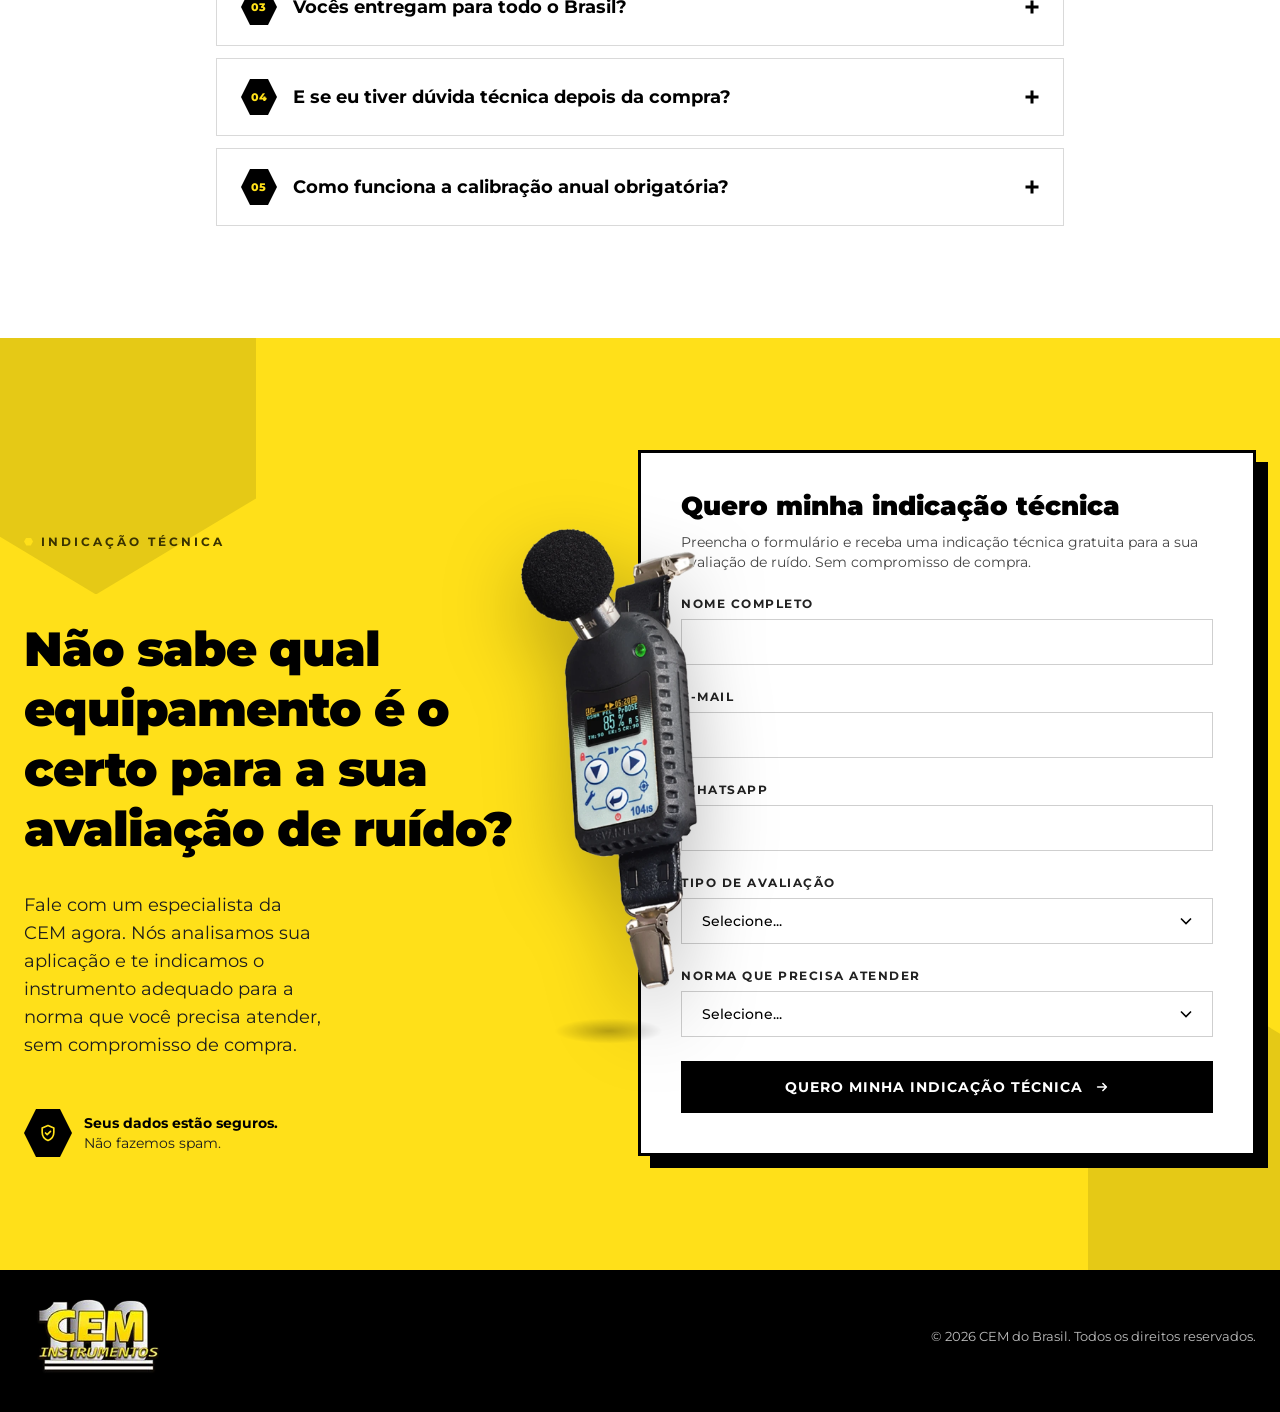
==== commit c95729cf: "Refaz primeira tela do mobile: foto dos produtos com degradê para chumbo No mobile (até 767px) o her" ====
--- a/index.html
+++ b/index.html
@@ -8,22 +8,26 @@
   <link rel="preconnect" href="https://fonts.googleapis.com">
   <link rel="preconnect" href="https://fonts.gstatic.com" crossorigin>
   <link href="https://fonts.googleapis.com/css2?family=Montserrat:wght@400;500;600;700;800;900&display=swap" rel="stylesheet">
-  <link rel="preload" as="image" href="assets/img/hero-bg.webp">
+  <link rel="preload" as="image" href="assets/img/hero-bg.webp" media="(min-width: 768px)">
+  <link rel="preload" as="image" href="assets/img/hero-mobile.webp" media="(max-width: 767px)">
   <link rel="stylesheet" href="assets/css/style.css">
 </head>
 <body>
 
   <!-- ============ SEÇÃO 1 · HERO ============ -->
   <header class="hero">
-    <img class="hero__bg" src="assets/img/hero-bg.webp" alt="" aria-hidden="true" fetchpriority="high">
     <div class="container hero__content">
       <img class="hero__logo reveal" data-anim="fade-down" src="assets/img/logo-cem.webp" alt="CEM Instrumentos" width="138" height="92">
+      <picture class="hero__media" aria-hidden="true">
+        <source media="(max-width: 767px)" srcset="assets/img/hero-mobile.webp" width="940" height="841">
+        <img class="hero__bg" src="assets/img/hero-bg.webp" alt="" width="1672" height="941" fetchpriority="high">
+      </picture>
       <h1 class="hero__title reveal" data-anim="fade-up">Equipamentos para medição de ruído com indicação técnica para a sua norma e suporte pós-venda garantido</h1>
-      <p class="hero__text reveal" data-anim="fade-up" style="--d:.1s">Sonômetros, dosímetros, calibradores acústicos, microfones e acessórios para profissionais de SST, consultorias e indústrias que precisam estar em conformidade com NR-15, NHO-01 e NBR 10151.</p>
+      <p class="hero__text reveal" data-anim="fade-up" style="--d:.1s">Sonômetros, dosímetros, calibradores acústicos, microfones e acessórios para profissionais de SST, consultorias e indústrias que precisam estar em conformidade com <span class="nowrap">NR-15</span>, <span class="nowrap">NHO-01</span> e <span class="nowrap">NBR 10151</span>.</p>
       <ul class="checklist">
-        <li class="reveal" data-anim="fade-right" style="--d:.2s"><span class="hex hex--sm hex--yellow"><svg viewBox="0 0 24 24"><circle cx="12" cy="12" r="8"/><path d="m8.5 12 2.4 2.4 4.6-4.8"/></svg></span>+20 anos de atuação no mercado nacional</li>
-        <li class="reveal" data-anim="fade-right" style="--d:.3s"><span class="hex hex--sm hex--yellow"><svg viewBox="0 0 24 24"><circle cx="12" cy="12" r="8"/><path d="m8.5 12 2.4 2.4 4.6-4.8"/></svg></span>Equipamentos para NR-15, NHO-01 e NBR 10151</li>
-        <li class="reveal" data-anim="fade-right" style="--d:.4s"><span class="hex hex--sm hex--yellow"><svg viewBox="0 0 24 24"><circle cx="12" cy="12" r="8"/><path d="m8.5 12 2.4 2.4 4.6-4.8"/></svg></span>Indicação técnica gratuita para a sua aplicação</li>
+        <li class="reveal" data-anim="fade-right" style="--d:.2s"><span class="hex hex--sm hex--yellow"><svg viewBox="0 0 24 24"><circle cx="12" cy="12" r="8"/><path d="m8.5 12 2.4 2.4 4.6-4.8"/></svg></span><span>+20 anos de atuação no mercado nacional</span></li>
+        <li class="reveal" data-anim="fade-right" style="--d:.3s"><span class="hex hex--sm hex--yellow"><svg viewBox="0 0 24 24"><circle cx="12" cy="12" r="8"/><path d="m8.5 12 2.4 2.4 4.6-4.8"/></svg></span><span>Equipamentos para <span class="nowrap">NR-15</span>, <span class="nowrap">NHO-01</span> e <span class="nowrap">NBR 10151</span></span></li>
+        <li class="reveal" data-anim="fade-right" style="--d:.4s"><span class="hex hex--sm hex--yellow"><svg viewBox="0 0 24 24"><circle cx="12" cy="12" r="8"/><path d="m8.5 12 2.4 2.4 4.6-4.8"/></svg></span><span>Indicação técnica gratuita para a sua aplicação</span></li>
       </ul>
       <a href="#indicacao" class="btn btn--yellow reveal" data-anim="fade-up" style="--d:.5s">Receber indicação técnica <svg class="arrow" viewBox="0 0 16 16"><path d="M3 8h10M9 4l4 4-4 4"/></svg></a>
     </div>
--- a/assets/css/style.css
+++ b/assets/css/style.css
@@ -27,6 +27,7 @@
   overflow-x: hidden;
 }
 img { display: block; max-width: 100%; height: auto; }
+.nowrap { white-space: nowrap; }
 h1, h2, h3, p { margin: 0; }
 ul { margin: 0; padding: 0; list-style: none; }
 a { color: inherit; }
@@ -136,9 +137,11 @@
   width: 100%;
   height: 100%;
   object-fit: cover;
-  object-position: center;
-}
-.hero__content { z-index: 1; padding-top: 90px; padding-bottom: 112px; }
+  object-position: 75% center;
+}
+.hero__media { position: absolute; inset: 0; z-index: 0; overflow: hidden; }
+.hero__content { position: static; padding-top: 90px; padding-bottom: 112px; }
+.hero__content > :not(.hero__media) { position: relative; z-index: 2; }
 .hero__logo { width: 138px; height: auto; margin-left: 8px; }
 .hero__title {
   margin-top: 58px;
@@ -508,14 +511,6 @@
 @media (max-width: 680px) {
   .title-xl { font-size: 32px; letter-spacing: -.5px; }
   .lead, .sobre__text p, .indicacao__text > p { font-size: 16px; line-height: 26px; }
-  .hero::after { background: linear-gradient(180deg, rgba(15, 18, 24, .78) 0%, rgba(15, 18, 24, .7) 100%); }
-  .hero__content { padding-top: 40px; padding-bottom: 64px; }
-  .hero__logo { width: 110px; }
-  .hero__title { margin-top: 40px; font-size: 32px; line-height: 1.12; }
-  .hero__text { margin-top: 24px; font-size: 16px; line-height: 26px; }
-  .checklist { margin-top: 28px; }
-  .checklist li { font-size: 14px; align-items: flex-start; }
-  .hero .btn { margin-top: 32px; }
   .btn { padding: 0 18px; font-size: 13px; }
   .btn--wide { min-width: 0; width: 100%; }
 
@@ -557,3 +552,65 @@
   .footer__inner { flex-direction: column; justify-content: center; gap: 16px; text-align: center; padding: 32px 16px; }
   .footer img { margin: 0; width: 110px; }
 }
+
+/* =========================================================
+   HERO · MOBILE (logo → foto dos produtos → degradê chumbo → textos)
+   ========================================================= */
+@media (max-width: 767px) {
+  .hero {
+    --chumbo: 27, 31, 37;
+    min-height: 0;
+    background: rgb(var(--chumbo));
+  }
+  .hero::after { content: none; }
+  .hero__content { padding-top: 20px; padding-bottom: 56px; }
+  .hero__logo { width: 96px; margin-left: 0; }
+
+  .hero__media {
+    position: relative;
+    inset: auto;
+    display: block;
+    margin: 2px -16px 0;
+    aspect-ratio: 940 / 841;
+  }
+  .hero__bg { object-position: center; }
+  .hero__media::after {
+    content: "";
+    position: absolute;
+    inset: 0;
+    pointer-events: none;
+    background:
+      linear-gradient(180deg,
+        rgb(var(--chumbo)) 0%,
+        rgba(var(--chumbo), .8) 8%,
+        rgba(var(--chumbo), .35) 18%,
+        rgba(var(--chumbo), 0) 30%,
+        rgba(var(--chumbo), 0) 62%,
+        rgba(var(--chumbo), .45) 74%,
+        rgba(var(--chumbo), .85) 87%,
+        rgb(var(--chumbo)) 100%),
+      linear-gradient(90deg,
+        rgba(var(--chumbo), .55) 0%,
+        rgba(var(--chumbo), 0) 9%,
+        rgba(var(--chumbo), 0) 91%,
+        rgba(var(--chumbo), .55) 100%);
+  }
+
+  .hero__title {
+    margin-top: -46px;
+    max-width: none;
+    font-size: 29px;
+    line-height: 1.14;
+    letter-spacing: -.3px;
+    text-shadow: 0 2px 16px rgba(0, 0, 0, .45);
+  }
+  .hero__text { margin-top: 18px; max-width: none; font-size: 15px; line-height: 24px; color: #d9dde3; }
+  .checklist { margin-top: 24px; gap: 12px; }
+  .checklist li { font-size: 14px; line-height: 21px; align-items: flex-start; }
+  .checklist .hex--sm { margin-top: -1px; }
+  .hero .btn { margin-top: 28px; width: 100%; min-height: 54px; justify-content: center; }
+}
+
+@media (max-width: 380px) {
+  .hero__title { font-size: 26px; }
+}
